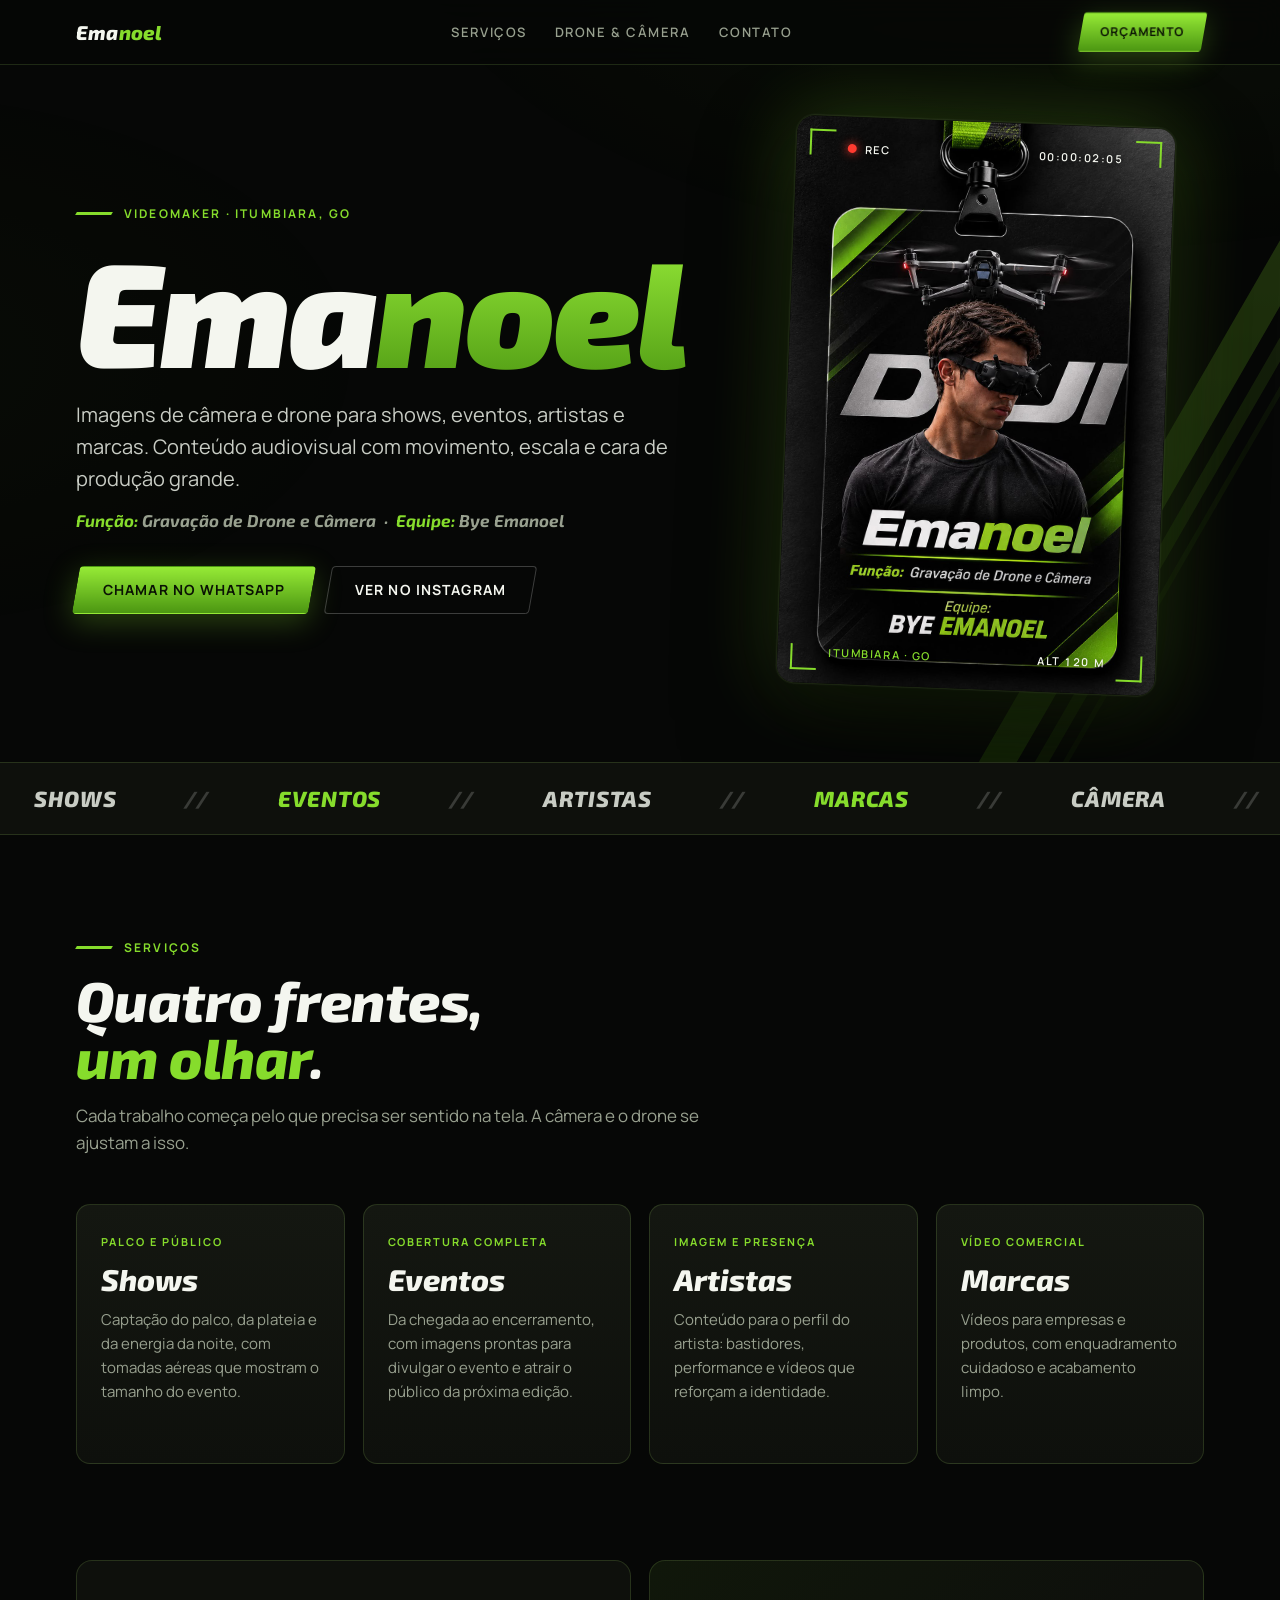
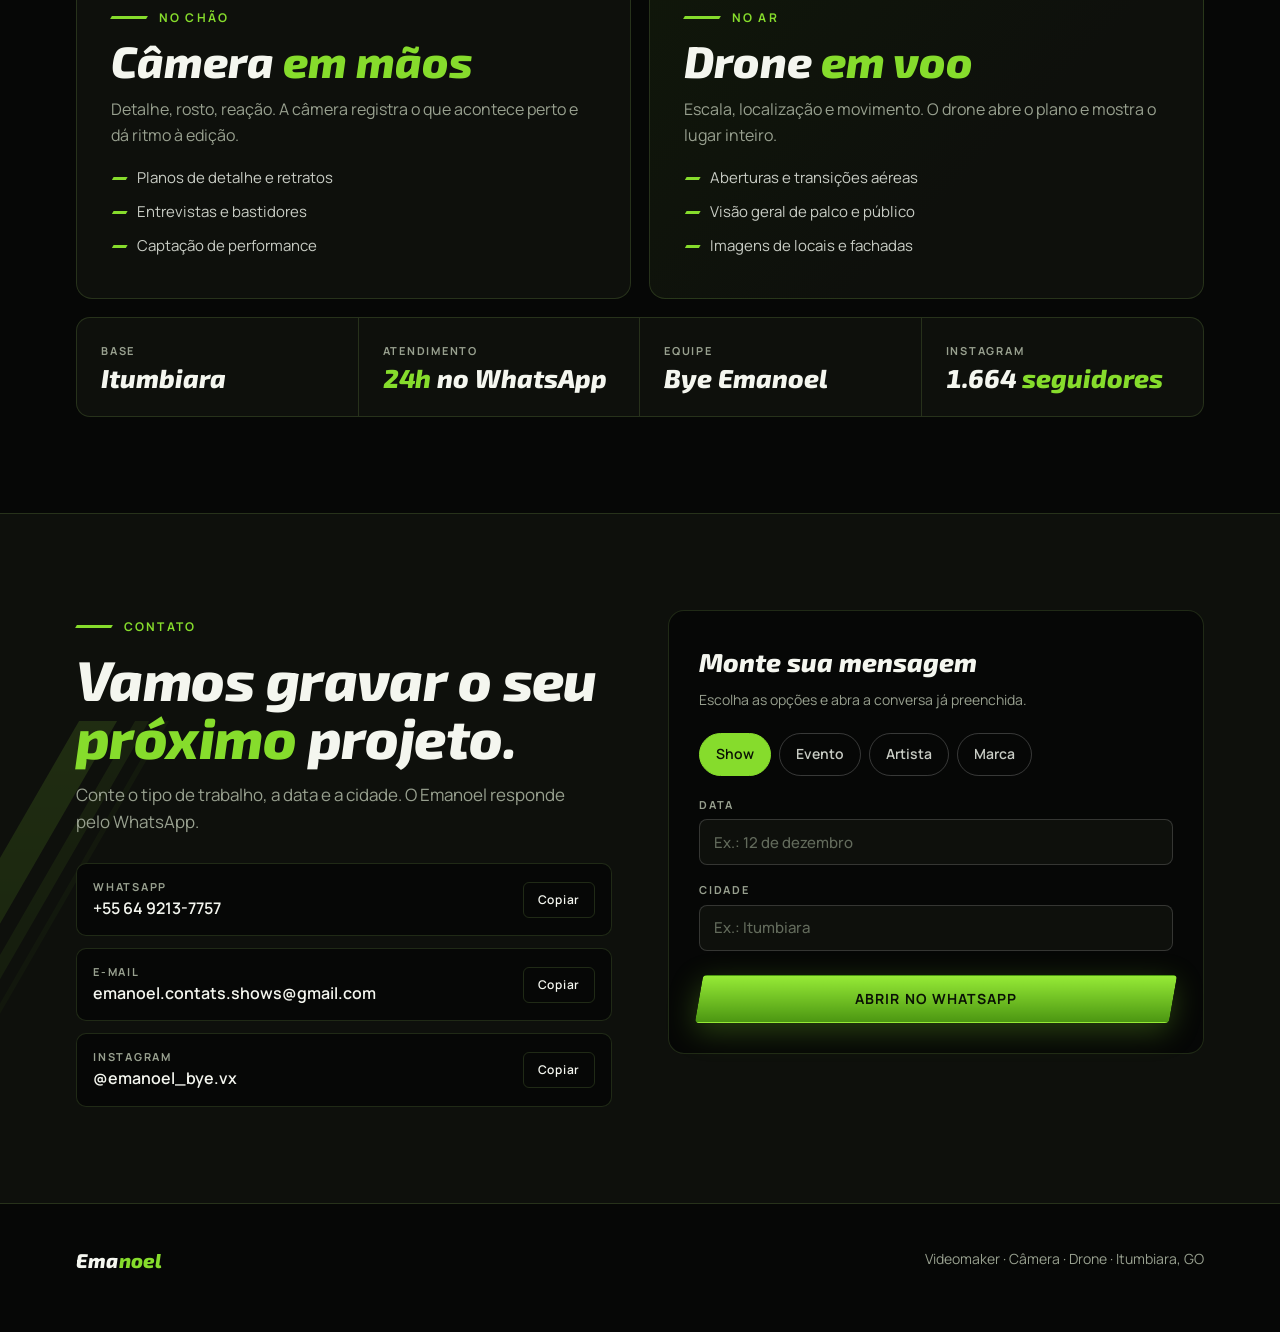
==== index.html @ 5bd47458 "Add files via upload" ====
<!doctype html>
<html lang="pt-BR">
<head>
<meta charset="utf-8">
<meta name="viewport" content="width=device-width, initial-scale=1, viewport-fit=cover">
<title>Emanoel Videomaker</title>
<meta name="claude:viewport-fit-sides" content="cover">
<link rel="preconnect" href="https://fonts.googleapis.com">
<link rel="preconnect" href="https://fonts.gstatic.com" crossorigin>
<link rel="stylesheet" href="https://fonts.googleapis.com/css2?family=Exo+2:ital,wght@0,500;0,700;1,700;1,800;1,900&family=Manrope:wght@400;500;600;700&display=swap">
<style>
/* Layout: dark stage, diagonal lime slashes borrowed from the badge, hero with a framed badge photo under a drone-HUD overlay. */
:root {
  --bg: #060706;
  --surface: #0e100c;
  --surface-2: #141711;
  --line: rgba(190, 255, 120, .14);
  --fg: #f4f6ef;
  --muted: #98a08f;
  --lime: #86dc2c;
  --lime-deep: #4c9712;
  --lime-glow: rgba(134, 220, 44, .28);
  --silver: #c8ccc4;
  --ink-on-lime: #0a1204;
  --font-display: "Exo 2", "Arial Black", system-ui, sans-serif;
  --font-body: "Manrope", system-ui, -apple-system, "Segoe UI", sans-serif;
  color-scheme: dark;
}
* { box-sizing: border-box; }
html { scroll-behavior: smooth; overflow-x: hidden; -webkit-text-size-adjust: 100%; }
body {
  margin: 0;
  background: var(--bg);
  color: var(--fg);
  font-family: var(--font-body);
  font-size: 16px;
  line-height: 1.6;
  -webkit-font-smoothing: antialiased;
  overflow-x: hidden;
}
body::before {
  content: ""; position: fixed; inset: 0 0 auto; height: env(safe-area-inset-top, 0px);
  background: var(--bg); z-index: 50;
}
body::after { /* fine grain */
  content: ""; position: fixed; inset: 0; pointer-events: none; z-index: 0; opacity: .5;
  background:
    radial-gradient(1200px 600px at 85% -10%, rgba(134,220,44,.10), transparent 60%),
    radial-gradient(900px 500px at -10% 40%, rgba(134,220,44,.05), transparent 60%);
}
main, header, footer { position: relative; z-index: 1; }
a { color: inherit; }
:focus-visible { outline: 2px solid var(--lime); outline-offset: 3px; border-radius: 4px; }

.wrap {
  width: 100%; max-width: 1160px; margin-inline: auto;
  padding-left: max(16px, env(safe-area-inset-left, 0px));
  padding-right: max(16px, env(safe-area-inset-right, 0px));
}

/* ---------- Nav ---------- */
.nav {
  position: sticky; top: env(safe-area-inset-top, 0px); z-index: 40;
  background: rgba(6,7,6,.78); backdrop-filter: blur(14px); -webkit-backdrop-filter: blur(14px);
  border-bottom: 1px solid var(--line);
}
.nav .wrap { display: flex; align-items: center; justify-content: space-between; gap: 16px; height: 64px; }
.brand { font-family: var(--font-display); font-style: italic; font-weight: 800; font-size: 20px; letter-spacing: .01em; text-decoration: none; white-space: nowrap; }
.brand b { color: var(--lime); font-weight: 800; }
.nav ul { display: flex; gap: 28px; list-style: none; margin: 0; padding: 0; }
.nav ul a { text-decoration: none; font-size: 13px; font-weight: 600; letter-spacing: .12em; text-transform: uppercase; color: var(--muted); transition: color .2s; }
.nav ul a:hover { color: var(--fg); }

/* ---------- Buttons ---------- */
.btn {
  display: inline-flex; align-items: center; justify-content: center; gap: 10px;
  min-height: 48px; padding: 0 26px; border-radius: 4px; border: 1px solid transparent;
  font: 700 14px/1 var(--font-body); letter-spacing: .08em; text-transform: uppercase; text-decoration: none; cursor: pointer;
  transform: skewX(-10deg); transition: transform .2s, box-shadow .2s, background .2s;
}
.btn > span { display: inline-block; transform: skewX(10deg); }
.btn-primary { background: linear-gradient(180deg, #96ea36, var(--lime-deep)); color: var(--ink-on-lime); box-shadow: 0 8px 30px var(--lime-glow); }
.btn-primary:hover { transform: skewX(-10deg) translateY(-2px); box-shadow: 0 12px 38px var(--lime-glow); }
.btn-ghost { background: transparent; color: var(--fg); border-color: rgba(255,255,255,.22); }
.btn-ghost:hover { border-color: var(--lime); color: var(--lime); }
.btn-sm { min-height: 40px; padding: 0 18px; font-size: 12px; }

/* ---------- Hero ---------- */
.hero { position: relative; padding-block: 56px 72px; overflow: hidden; }
.hero .wrap { display: grid; grid-template-columns: minmax(0, 1.15fr) minmax(0, .85fr); gap: 56px; align-items: center; }
.eyebrow { display: inline-flex; align-items: center; gap: 12px; font-size: 12px; font-weight: 700; letter-spacing: .18em; text-transform: uppercase; color: var(--lime); }
.eyebrow::before { content: ""; width: 36px; height: 3px; background: var(--lime); transform: skewX(-30deg); }
h1 {
  font-family: var(--font-display); font-style: italic; font-weight: 900;
  font-size: clamp(64px, 12.5vw, 148px); line-height: .92; letter-spacing: -.02em;
  margin: 18px 0 22px; text-wrap: balance;
}
h1 .g { background: linear-gradient(180deg, #9cf03b, var(--lime-deep)); -webkit-background-clip: text; background-clip: text; color: transparent; }
.lead { font-size: clamp(17px, 2.2vw, 20px); color: var(--silver); max-width: 34em; margin: 0 0 12px; }
.role { font-family: var(--font-display); font-style: italic; font-weight: 700; font-size: 17px; color: var(--muted); margin: 0 0 32px; }
.role b { color: var(--lime); font-weight: 700; }
.cta-row { display: flex; flex-wrap: wrap; gap: 14px 16px; }

/* framed badge + HUD */
.frame { position: relative; width: min(100%, 380px); margin-inline: auto; justify-self: center; }
.frame .photo { position: relative; border-radius: 18px; overflow: hidden; border: 1px solid var(--line); box-shadow: 0 40px 90px rgba(0,0,0,.6), 0 0 0 1px rgba(255,255,255,.03), 0 0 80px var(--lime-glow); transform: rotate(2.2deg); background: #000; }
.frame img { display: block; width: 100%; height: auto; }
.hud { position: absolute; inset: 14px; pointer-events: none; font: 600 11px/1.2 var(--font-body); letter-spacing: .14em; text-transform: uppercase; color: var(--fg); text-shadow: 0 1px 6px rgba(0,0,0,.8); transform: rotate(2.2deg); }
.hud .c { position: absolute; width: 26px; height: 26px; border: 2px solid var(--lime); }
.hud .tl { top: 0; left: 0; border-right: 0; border-bottom: 0; }
.hud .tr { top: 0; right: 0; border-left: 0; border-bottom: 0; }
.hud .bl { bottom: 0; left: 0; border-right: 0; border-top: 0; }
.hud .br { bottom: 0; right: 0; border-left: 0; border-top: 0; }
.hud .rec { position: absolute; top: 12px; left: 38px; display: flex; align-items: center; gap: 8px; }
.hud .rec i { width: 9px; height: 9px; border-radius: 50%; background: #ff3b30; box-shadow: 0 0 10px #ff3b30; animation: blink 1.4s steps(2, jump-none) infinite; }
.hud .tc { position: absolute; top: 12px; right: 38px; font-variant-numeric: tabular-nums; }
.hud .loc { position: absolute; bottom: 12px; left: 38px; color: var(--lime); }
.hud .alt { position: absolute; bottom: 12px; right: 38px; font-variant-numeric: tabular-nums; }
@keyframes blink { 50% { opacity: .15; } }

/* diagonal slashes */
.slash { position: absolute; pointer-events: none; z-index: 0; }
.slash i { position: absolute; display: block; height: 100%; width: 38px; background: linear-gradient(180deg, #9cf03b, var(--lime-deep)); transform: skewX(-30deg); opacity: .9; }
.slash i:nth-child(2) { left: 56px; width: 14px; opacity: .55; }
.slash i:nth-child(3) { left: 84px; width: 6px; opacity: .3; }
.slash.hero-s { right: -40px; top: 0; height: 100%; width: 140px; opacity: .22; }

/* ---------- Strip ---------- */
.strip { border-block: 1px solid var(--line); background: var(--surface); overflow: hidden; }
.strip .row { display: flex; width: max-content; animation: slide 34s linear infinite; }
.strip span { font-family: var(--font-display); font-style: italic; font-weight: 800; font-size: 22px; letter-spacing: .04em; text-transform: uppercase; padding: 18px 34px; white-space: nowrap; color: var(--silver); }
.strip span:nth-child(even) { color: var(--lime); }
.strip span::after { content: "//"; margin-left: 68px; color: rgba(255,255,255,.18); }
@keyframes slide { to { transform: translateX(-50%); } }

/* ---------- Sections ---------- */
section { padding-block: 96px; }
.head { max-width: 40em; margin-bottom: 48px; }
h2 { font-family: var(--font-display); font-style: italic; font-weight: 800; font-size: clamp(34px, 5vw, 56px); line-height: 1.02; letter-spacing: -.01em; margin: 14px 0 16px; text-wrap: balance; }
h2 .g { color: var(--lime); }
.head p { color: var(--muted); font-size: 17px; margin: 0; }

.grid4 { display: grid; grid-template-columns: repeat(4, minmax(0, 1fr)); gap: 18px; }
.card {
  position: relative; display: flex; flex-direction: column; gap: 14px; min-height: 260px;
  padding: 28px 24px; background: linear-gradient(180deg, var(--surface-2), var(--surface));
  border: 1px solid var(--line); border-radius: 14px; overflow: hidden; transition: border-color .25s, transform .25s;
}
.card::after { content: ""; position: absolute; right: -30px; bottom: -30px; width: 120px; height: 120px; background: linear-gradient(135deg, transparent 50%, var(--lime-glow) 50%); opacity: 0; transition: opacity .3s; }
.card:hover { border-color: rgba(134,220,44,.55); transform: translateY(-4px); }
.card:hover::after { opacity: 1; }
.card .tag { font-size: 11px; font-weight: 700; letter-spacing: .18em; text-transform: uppercase; color: var(--lime); }
.card h3 { font-family: var(--font-display); font-style: italic; font-weight: 800; font-size: 30px; line-height: 1; margin: 0; }
.card p { margin: 0; color: var(--muted); font-size: 15px; }

/* split: ground + air */
.split { display: grid; grid-template-columns: repeat(2, minmax(0, 1fr)); gap: 18px; }
.panel { position: relative; padding: 40px 34px; border-radius: 16px; border: 1px solid var(--line); background: var(--surface); overflow: hidden; }
.panel.air { background: linear-gradient(135deg, #10170a, var(--surface) 60%); }
.panel h3 { font-family: var(--font-display); font-style: italic; font-weight: 800; font-size: clamp(30px, 4vw, 44px); margin: 12px 0 14px; line-height: 1; }
.panel h3 b { color: var(--lime); font-weight: 800; }
.panel p { color: var(--muted); margin: 0 0 18px; max-width: 30em; }
.panel ul { margin: 0; padding: 0; list-style: none; display: grid; gap: 10px; }
.panel li { display: flex; gap: 12px; align-items: baseline; font-size: 15px; color: var(--silver); }
.panel li::before { content: ""; flex: none; width: 14px; height: 3px; background: var(--lime); transform: skewX(-30deg) translateY(-3px); }

/* facts */
.facts { display: grid; grid-template-columns: repeat(4, minmax(0, 1fr)); border: 1px solid var(--line); border-radius: 14px; background: var(--surface); overflow: hidden; margin-top: 18px; }
.fact { padding: 24px; display: grid; gap: 4px; border-right: 1px solid var(--line); }
.fact:last-child { border-right: 0; }
.fact small { font-size: 11px; font-weight: 700; letter-spacing: .16em; text-transform: uppercase; color: var(--muted); }
.fact strong { font-family: var(--font-display); font-style: italic; font-weight: 800; font-size: 26px; line-height: 1.1; font-variant-numeric: tabular-nums; }
.fact strong em { font-style: inherit; color: var(--lime); }

/* ---------- Contact ---------- */
.contact { position: relative; overflow: hidden; border-block: 1px solid var(--line); background: var(--surface); }
.contact .wrap { display: grid; grid-template-columns: minmax(0, 1fr) minmax(0, 1fr); gap: 56px; align-items: start; position: relative; z-index: 1; }
.slash.contact-s { left: -60px; bottom: 0; height: 70%; width: 140px; opacity: .14; }
.lines { display: grid; gap: 12px; margin-top: 28px; }
.line { display: flex; align-items: center; justify-content: space-between; gap: 12px; padding: 14px 16px; border: 1px solid var(--line); border-radius: 10px; background: var(--bg); }
.line div { min-width: 0; }
.line small { display: block; font-size: 11px; font-weight: 700; letter-spacing: .16em; text-transform: uppercase; color: var(--muted); }
.line span { display: block; font-weight: 600; overflow-wrap: anywhere; user-select: all; }
.copy { flex: none; min-height: 36px; padding: 0 14px; border-radius: 6px; border: 1px solid var(--line); background: transparent; color: var(--fg); font: 600 12px/1 var(--font-body); letter-spacing: .06em; cursor: pointer; transition: border-color .2s, color .2s; }
.copy:hover { border-color: var(--lime); color: var(--lime); }
.builder { padding: 30px; border: 1px solid var(--line); border-radius: 16px; background: var(--bg); }
.builder h3 { font-family: var(--font-display); font-style: italic; font-weight: 800; font-size: 26px; margin: 0 0 6px; }
.builder > p { margin: 0 0 22px; color: var(--muted); font-size: 14px; }
.chips { display: flex; flex-wrap: wrap; gap: 8px; margin-bottom: 20px; }
.chips label { position: relative; cursor: pointer; }
.chips input { position: absolute; opacity: 0; inset: 0; }
.chips span { display: inline-block; padding: 9px 16px; border-radius: 999px; border: 1px solid rgba(255,255,255,.2); font-size: 14px; font-weight: 600; color: var(--silver); transition: all .2s; }
.chips input:checked + span { background: var(--lime); border-color: var(--lime); color: var(--ink-on-lime); }
.chips input:focus-visible + span { outline: 2px solid var(--lime); outline-offset: 3px; }
.field { display: grid; gap: 6px; margin-bottom: 16px; }
.field label { font-size: 11px; font-weight: 700; letter-spacing: .16em; text-transform: uppercase; color: var(--muted); }
.field input { width: 100%; min-height: 46px; padding: 0 14px; border-radius: 8px; border: 1px solid rgba(255,255,255,.16); background: var(--surface); color: var(--fg); font: 500 15px var(--font-body); }
.field input::placeholder { color: #626a5b; }
.field input:focus { outline: none; border-color: var(--lime); box-shadow: 0 0 0 3px var(--lime-glow); }
.builder .btn { width: 100%; margin-top: 8px; }

/* ---------- Footer ---------- */
footer { padding-block: 40px 56px; }
footer .wrap { display: flex; flex-wrap: wrap; align-items: center; justify-content: space-between; gap: 16px; color: var(--muted); font-size: 14px; }
footer .brand { color: var(--fg); }

/* ---------- Responsive ---------- */
@media (max-width: 980px) {
  .grid4 { grid-template-columns: repeat(2, minmax(0, 1fr)); }
  .facts { grid-template-columns: repeat(2, minmax(0, 1fr)); }
  .fact:nth-child(2) { border-right: 0; }
  .fact:nth-child(-n+2) { border-bottom: 1px solid var(--line); }
}
@media (max-width: 820px) {
  .hero { padding-block: 36px 56px; }
  .hero .wrap, .contact .wrap, .split { grid-template-columns: minmax(0, 1fr); }
  .hero .wrap { gap: 44px; }
  .contact .wrap { gap: 40px; }
  .nav ul { display: none; }
  section { padding-block: 64px; }
  .frame { width: min(86%, 340px); }
}
@media (max-width: 520px) {
  .grid4 { grid-template-columns: minmax(0, 1fr); }
  .card { min-height: 0; }
  .panel { padding: 30px 22px; }
  .builder { padding: 22px 18px; }
  .btn { width: 100%; }
  .cta-row .btn { width: 100%; }
  .nav .btn { width: auto; }
}
@media (prefers-reduced-motion: reduce) {
  html { scroll-behavior: auto; }
  .strip .row, .hud .rec i { animation: none; }
  .card, .btn { transition: none; }
}
</style>
</head>
<body>

<header class="nav">
  <div class="wrap">
    <a class="brand" href="#topo">Ema<b>noel</b></a>
    <nav aria-label="Principal">
      <ul>
        <li><a href="#servicos">Serviços</a></li>
        <li><a href="#drone">Drone &amp; Câmera</a></li>
        <li><a href="#contato">Contato</a></li>
      </ul>
    </nav>
    <a class="btn btn-primary btn-sm" href="#contato"><span>Orçamento</span></a>
  </div>
</header>

<main id="topo">
  <div class="hero">
    <div class="slash hero-s" aria-hidden="true"><i></i><i></i><i></i></div>
    <div class="wrap">
      <div>
        <span class="eyebrow">Videomaker · Itumbiara, GO</span>
        <h1>Ema<span class="g">noel</span></h1>
        <p class="lead">Imagens de câmera e drone para shows, eventos, artistas e marcas. Conteúdo audiovisual com movimento, escala e cara de produção grande.</p>
        <p class="role"><b>Função:</b> Gravação de Drone e Câmera &nbsp;·&nbsp; <b>Equipe:</b> Bye Emanoel</p>
        <div class="cta-row">
          <a class="btn btn-primary" href="https://wa.me/556492137757" target="_blank" rel="noopener"><span>Chamar no WhatsApp</span></a>
          <a class="btn btn-ghost" href="https://www.instagram.com/emanoel_bye.vx" target="_blank" rel="noopener"><span>Ver no Instagram</span></a>
        </div>
      </div>
      <div class="frame">
        <div class="photo"><img src="cracha.jpg" alt="Crachá da equipe Bye Emanoel: Emanoel usando óculos FPV, com um drone DJI acima" width="1024" height="1536"></div>
        <div class="hud" aria-hidden="true">
          <i class="c tl"></i><i class="c tr"></i><i class="c bl"></i><i class="c br"></i>
          <div class="rec"><i></i>REC</div>
          <div class="tc" id="tc">00:00:00:00</div>
          <div class="loc">Itumbiara · GO</div>
          <div class="alt">ALT 120 M</div>
        </div>
      </div>
    </div>
  </div>

  <div class="strip" aria-hidden="true">
    <div class="row" id="marquee"></div>
  </div>

  <section id="servicos">
    <div class="wrap">
      <div class="head">
        <span class="eyebrow">Serviços</span>
        <h2>Quatro frentes, <span class="g">um olhar</span>.</h2>
        <p>Cada trabalho começa pelo que precisa ser sentido na tela. A câmera e o drone se ajustam a isso.</p>
      </div>
      <div class="grid4">
        <article class="card">
          <span class="tag">Palco e público</span>
          <h3>Shows</h3>
          <p>Captação do palco, da plateia e da energia da noite, com tomadas aéreas que mostram o tamanho do evento.</p>
        </article>
        <article class="card">
          <span class="tag">Cobertura completa</span>
          <h3>Eventos</h3>
          <p>Da chegada ao encerramento, com imagens prontas para divulgar o evento e atrair o público da próxima edição.</p>
        </article>
        <article class="card">
          <span class="tag">Imagem e presença</span>
          <h3>Artistas</h3>
          <p>Conteúdo para o perfil do artista: bastidores, performance e vídeos que reforçam a identidade.</p>
        </article>
        <article class="card">
          <span class="tag">Vídeo comercial</span>
          <h3>Marcas</h3>
          <p>Vídeos para empresas e produtos, com enquadramento cuidadoso e acabamento limpo.</p>
        </article>
      </div>
    </div>
  </section>

  <section id="drone" style="padding-top:0">
    <div class="wrap">
      <div class="split">
        <div class="panel">
          <span class="eyebrow">No chão</span>
          <h3>Câmera <b>em mãos</b></h3>
          <p>Detalhe, rosto, reação. A câmera registra o que acontece perto e dá ritmo à edição.</p>
          <ul>
            <li>Planos de detalhe e retratos</li>
            <li>Entrevistas e bastidores</li>
            <li>Captação de performance</li>
          </ul>
        </div>
        <div class="panel air">
          <span class="eyebrow">No ar</span>
          <h3>Drone <b>em voo</b></h3>
          <p>Escala, localização e movimento. O drone abre o plano e mostra o lugar inteiro.</p>
          <ul>
            <li>Aberturas e transições aéreas</li>
            <li>Visão geral de palco e público</li>
            <li>Imagens de locais e fachadas</li>
          </ul>
        </div>
      </div>
      <div class="facts">
        <div class="fact"><small>Base</small><strong>Itumbiara</strong></div>
        <div class="fact"><small>Atendimento</small><strong><em>24h</em> no WhatsApp</strong></div>
        <div class="fact"><small>Equipe</small><strong>Bye Emanoel</strong></div>
        <div class="fact"><small>Instagram</small><strong>1.664 <em>seguidores</em></strong></div>
      </div>
    </div>
  </section>

  <section class="contact" id="contato">
    <div class="slash contact-s" aria-hidden="true"><i></i><i></i><i></i></div>
    <div class="wrap">
      <div>
        <span class="eyebrow">Contato</span>
        <h2>Vamos gravar o seu <span class="g">próximo</span> projeto.</h2>
        <p style="color:var(--muted);font-size:17px;margin:0;max-width:30em">Conte o tipo de trabalho, a data e a cidade. O Emanoel responde pelo WhatsApp.</p>
        <div class="lines">
          <div class="line"><div><small>WhatsApp</small><span>+55 64 9213-7757</span></div><button class="copy" type="button" data-copy="+55 64 9213-7757">Copiar</button></div>
          <div class="line"><div><small>E-mail</small><span>emanoel.contats.shows@gmail.com</span></div><button class="copy" type="button" data-copy="emanoel.contats.shows@gmail.com">Copiar</button></div>
          <div class="line"><div><small>Instagram</small><span>@emanoel_bye.vx</span></div><button class="copy" type="button" data-copy="@emanoel_bye.vx">Copiar</button></div>
        </div>
      </div>
      <form class="builder" id="brief" autocomplete="off">
        <h3>Monte sua mensagem</h3>
        <p>Escolha as opções e abra a conversa já preenchida.</p>
        <div class="chips" role="group" aria-label="Tipo de trabalho">
          <label><input type="radio" name="tipo" value="show" checked><span>Show</span></label>
          <label><input type="radio" name="tipo" value="evento"><span>Evento</span></label>
          <label><input type="radio" name="tipo" value="artista"><span>Artista</span></label>
          <label><input type="radio" name="tipo" value="marca"><span>Marca</span></label>
        </div>
        <div class="field"><label for="data">Data</label><input id="data" type="text" placeholder="Ex.: 12 de dezembro"></div>
        <div class="field"><label for="cidade">Cidade</label><input id="cidade" type="text" placeholder="Ex.: Itumbiara"></div>
        <a class="btn btn-primary" id="send" href="https://wa.me/556492137757" target="_blank" rel="noopener"><span>Abrir no WhatsApp</span></a>
      </form>
    </div>
  </section>
</main>

<footer>
  <div class="wrap">
    <a class="brand" href="#topo">Ema<b>noel</b></a>
    <span>Videomaker · Câmera · Drone · Itumbiara, GO</span>
  </div>
</footer>

<script>
(function () {
  var words = ["Shows", "Eventos", "Artistas", "Marcas", "Câmera", "Drone", "Conteúdo audiovisual"];
  var m = document.getElementById("marquee");
  var html = words.map(function (w) { return "<span>" + w + "</span>"; }).join("");
  m.innerHTML = html + html;

  var tc = document.getElementById("tc");
  var t0 = Date.now();
  function pad(n) { return String(n).padStart(2, "0"); }
  function tick() {
    var s = (Date.now() - t0) / 1000;
    var f = Math.floor((s % 1) * 24);
    tc.textContent = pad(Math.floor(s / 3600)) + ":" + pad(Math.floor(s / 60) % 60) + ":" + pad(Math.floor(s) % 60) + ":" + pad(f);
  }
  if (!window.matchMedia("(prefers-reduced-motion: reduce)").matches) setInterval(tick, 42);

  var base = "https://wa.me/556492137757";
  var send = document.getElementById("send");
  var form = document.getElementById("brief");
  function update() {
    var tipo = form.querySelector("input[name=tipo]:checked").value;
    var data = document.getElementById("data").value.trim();
    var cidade = document.getElementById("cidade").value.trim();
    var txt = "Olá, Emanoel! Quero um orçamento de vídeo para " + tipo;
    if (data) txt += " no dia " + data;
    if (cidade) txt += ", em " + cidade;
    txt += ".";
    send.href = base + "?text=" + encodeURIComponent(txt);
  }
  form.addEventListener("input", update);
  form.addEventListener("submit", function (e) { e.preventDefault(); });
  update();

  document.querySelectorAll(".copy").forEach(function (b) {
    b.addEventListener("click", function () {
      var v = b.getAttribute("data-copy");
      var ok = function () { b.textContent = "Copiado"; setTimeout(function () { b.textContent = "Copiar"; }, 1600); };
      var fallback = function () {
        var r = document.createRange(); r.selectNodeContents(b.previousElementSibling.querySelector("span"));
        var s = window.getSelection(); s.removeAllRanges(); s.addRange(r);
        b.textContent = "Selecionado"; setTimeout(function () { b.textContent = "Copiar"; }, 1600);
      };
      try { navigator.clipboard.writeText(v).then(ok, fallback); } catch (e) { fallback(); }
    });
  });
})();
</script>

</body>
</html>
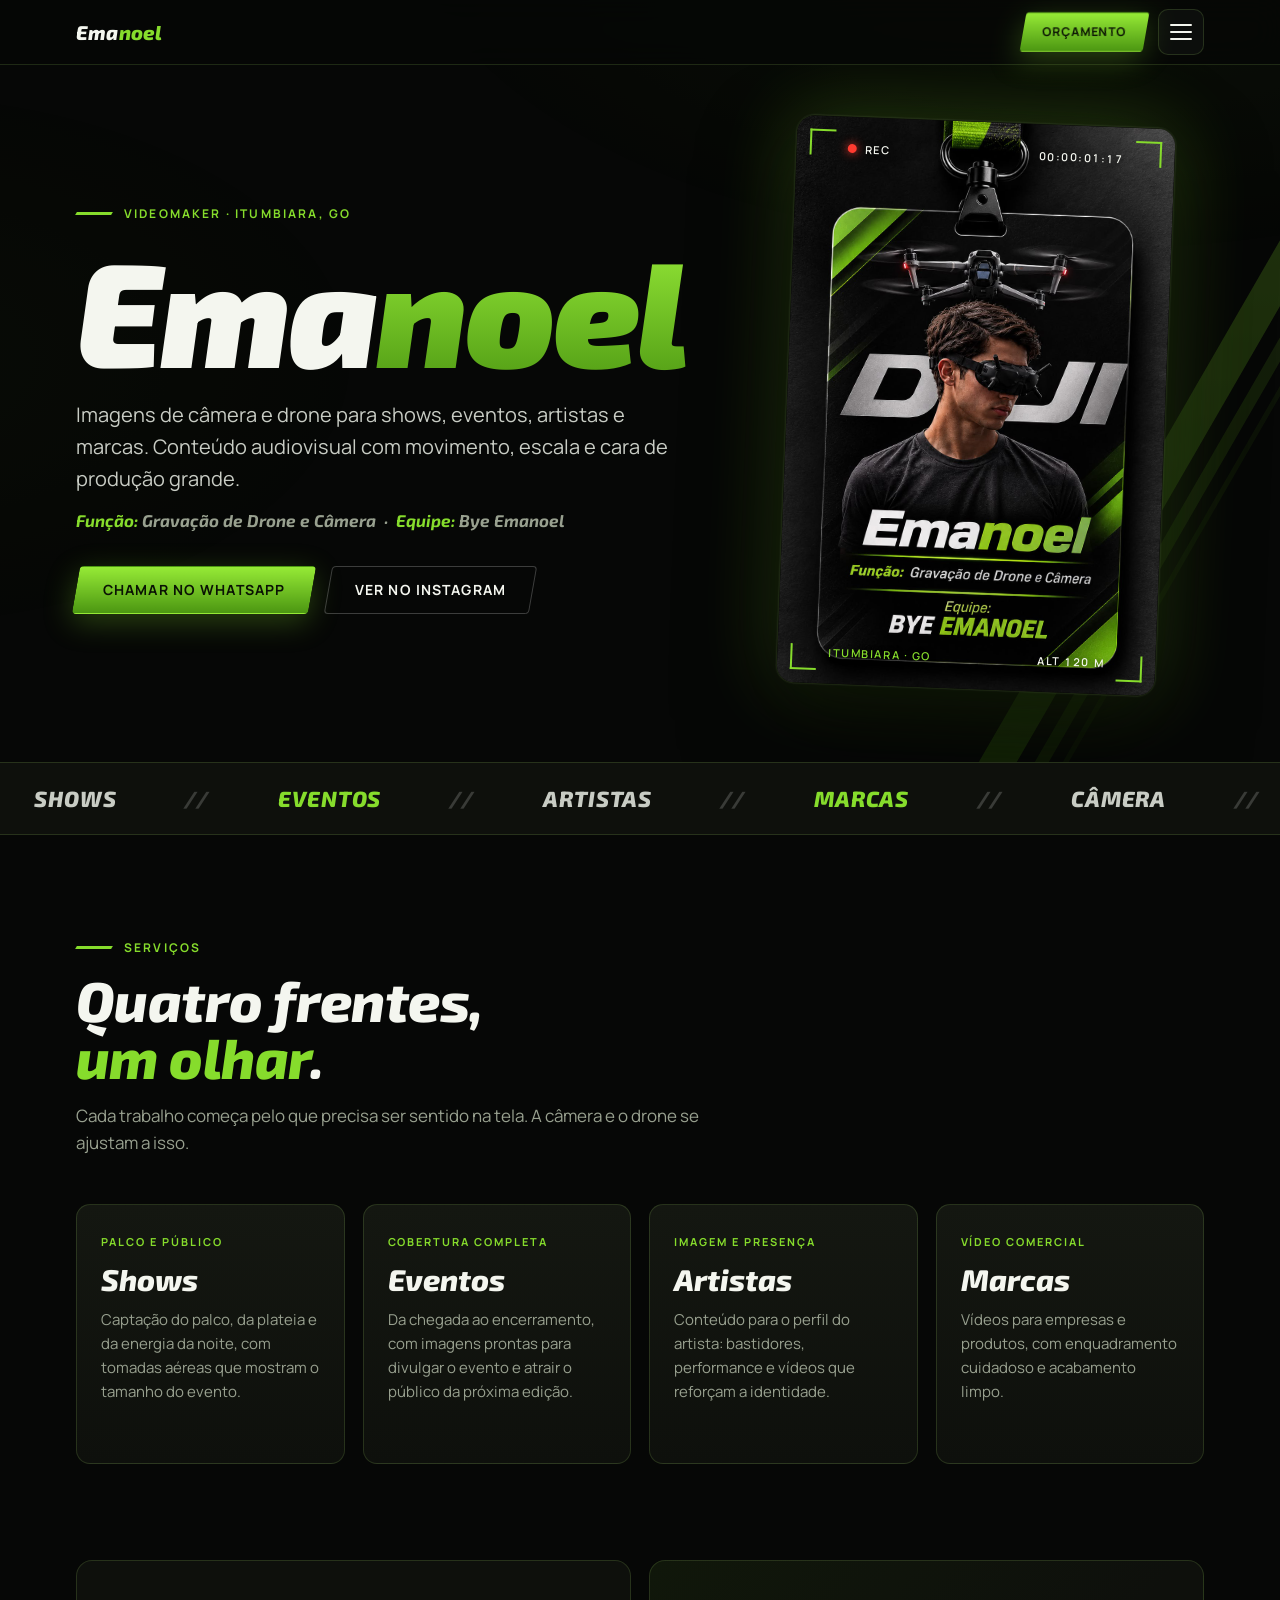
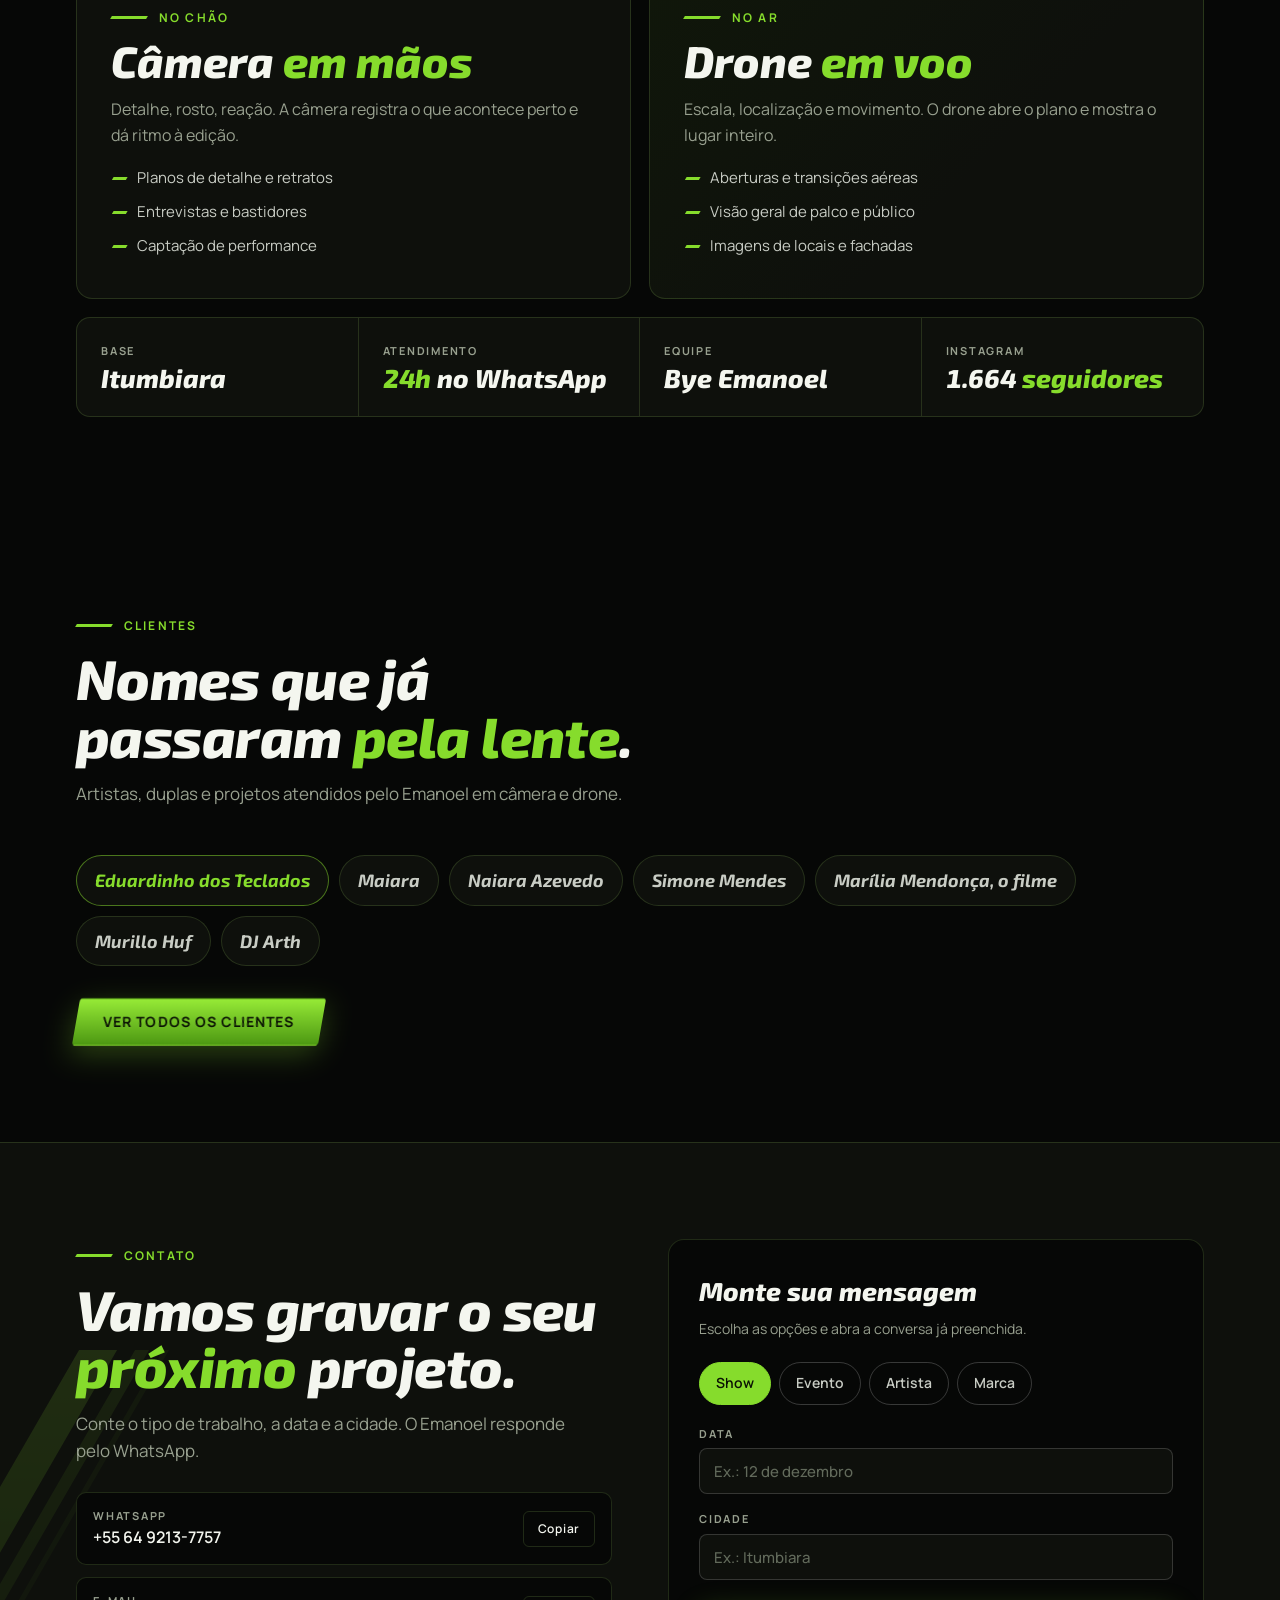
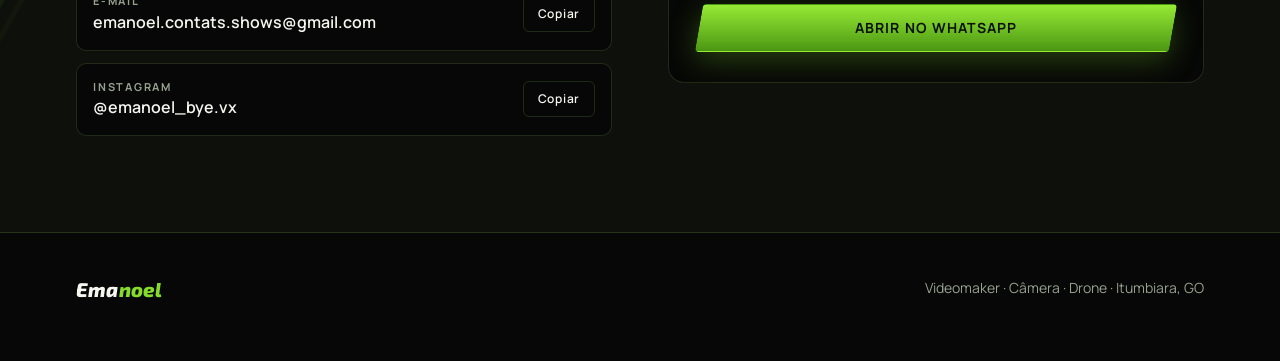
==== commit 153d2204: "Add files via upload" ====
--- a/index.html
+++ b/index.html
@@ -8,249 +8,26 @@
 <link rel="preconnect" href="https://fonts.googleapis.com">
 <link rel="preconnect" href="https://fonts.gstatic.com" crossorigin>
 <link rel="stylesheet" href="https://fonts.googleapis.com/css2?family=Exo+2:ital,wght@0,500;0,700;1,700;1,800;1,900&family=Manrope:wght@400;500;600;700&display=swap">
-<style>
-/* Layout: dark stage, diagonal lime slashes borrowed from the badge, hero with a framed badge photo under a drone-HUD overlay. */
-:root {
-  --bg: #060706;
-  --surface: #0e100c;
-  --surface-2: #141711;
-  --line: rgba(190, 255, 120, .14);
-  --fg: #f4f6ef;
-  --muted: #98a08f;
-  --lime: #86dc2c;
-  --lime-deep: #4c9712;
-  --lime-glow: rgba(134, 220, 44, .28);
-  --silver: #c8ccc4;
-  --ink-on-lime: #0a1204;
-  --font-display: "Exo 2", "Arial Black", system-ui, sans-serif;
-  --font-body: "Manrope", system-ui, -apple-system, "Segoe UI", sans-serif;
-  color-scheme: dark;
-}
-* { box-sizing: border-box; }
-html { scroll-behavior: smooth; overflow-x: hidden; -webkit-text-size-adjust: 100%; }
-body {
-  margin: 0;
-  background: var(--bg);
-  color: var(--fg);
-  font-family: var(--font-body);
-  font-size: 16px;
-  line-height: 1.6;
-  -webkit-font-smoothing: antialiased;
-  overflow-x: hidden;
-}
-body::before {
-  content: ""; position: fixed; inset: 0 0 auto; height: env(safe-area-inset-top, 0px);
-  background: var(--bg); z-index: 50;
-}
-body::after { /* fine grain */
-  content: ""; position: fixed; inset: 0; pointer-events: none; z-index: 0; opacity: .5;
-  background:
-    radial-gradient(1200px 600px at 85% -10%, rgba(134,220,44,.10), transparent 60%),
-    radial-gradient(900px 500px at -10% 40%, rgba(134,220,44,.05), transparent 60%);
-}
-main, header, footer { position: relative; z-index: 1; }
-a { color: inherit; }
-:focus-visible { outline: 2px solid var(--lime); outline-offset: 3px; border-radius: 4px; }
-
-.wrap {
-  width: 100%; max-width: 1160px; margin-inline: auto;
-  padding-left: max(16px, env(safe-area-inset-left, 0px));
-  padding-right: max(16px, env(safe-area-inset-right, 0px));
-}
-
-/* ---------- Nav ---------- */
-.nav {
-  position: sticky; top: env(safe-area-inset-top, 0px); z-index: 40;
-  background: rgba(6,7,6,.78); backdrop-filter: blur(14px); -webkit-backdrop-filter: blur(14px);
-  border-bottom: 1px solid var(--line);
-}
-.nav .wrap { display: flex; align-items: center; justify-content: space-between; gap: 16px; height: 64px; }
-.brand { font-family: var(--font-display); font-style: italic; font-weight: 800; font-size: 20px; letter-spacing: .01em; text-decoration: none; white-space: nowrap; }
-.brand b { color: var(--lime); font-weight: 800; }
-.nav ul { display: flex; gap: 28px; list-style: none; margin: 0; padding: 0; }
-.nav ul a { text-decoration: none; font-size: 13px; font-weight: 600; letter-spacing: .12em; text-transform: uppercase; color: var(--muted); transition: color .2s; }
-.nav ul a:hover { color: var(--fg); }
-
-/* ---------- Buttons ---------- */
-.btn {
-  display: inline-flex; align-items: center; justify-content: center; gap: 10px;
-  min-height: 48px; padding: 0 26px; border-radius: 4px; border: 1px solid transparent;
-  font: 700 14px/1 var(--font-body); letter-spacing: .08em; text-transform: uppercase; text-decoration: none; cursor: pointer;
-  transform: skewX(-10deg); transition: transform .2s, box-shadow .2s, background .2s;
-}
-.btn > span { display: inline-block; transform: skewX(10deg); }
-.btn-primary { background: linear-gradient(180deg, #96ea36, var(--lime-deep)); color: var(--ink-on-lime); box-shadow: 0 8px 30px var(--lime-glow); }
-.btn-primary:hover { transform: skewX(-10deg) translateY(-2px); box-shadow: 0 12px 38px var(--lime-glow); }
-.btn-ghost { background: transparent; color: var(--fg); border-color: rgba(255,255,255,.22); }
-.btn-ghost:hover { border-color: var(--lime); color: var(--lime); }
-.btn-sm { min-height: 40px; padding: 0 18px; font-size: 12px; }
-
-/* ---------- Hero ---------- */
-.hero { position: relative; padding-block: 56px 72px; overflow: hidden; }
-.hero .wrap { display: grid; grid-template-columns: minmax(0, 1.15fr) minmax(0, .85fr); gap: 56px; align-items: center; }
-.eyebrow { display: inline-flex; align-items: center; gap: 12px; font-size: 12px; font-weight: 700; letter-spacing: .18em; text-transform: uppercase; color: var(--lime); }
-.eyebrow::before { content: ""; width: 36px; height: 3px; background: var(--lime); transform: skewX(-30deg); }
-h1 {
-  font-family: var(--font-display); font-style: italic; font-weight: 900;
-  font-size: clamp(64px, 12.5vw, 148px); line-height: .92; letter-spacing: -.02em;
-  margin: 18px 0 22px; text-wrap: balance;
-}
-h1 .g { background: linear-gradient(180deg, #9cf03b, var(--lime-deep)); -webkit-background-clip: text; background-clip: text; color: transparent; }
-.lead { font-size: clamp(17px, 2.2vw, 20px); color: var(--silver); max-width: 34em; margin: 0 0 12px; }
-.role { font-family: var(--font-display); font-style: italic; font-weight: 700; font-size: 17px; color: var(--muted); margin: 0 0 32px; }
-.role b { color: var(--lime); font-weight: 700; }
-.cta-row { display: flex; flex-wrap: wrap; gap: 14px 16px; }
-
-/* framed badge + HUD */
-.frame { position: relative; width: min(100%, 380px); margin-inline: auto; justify-self: center; }
-.frame .photo { position: relative; border-radius: 18px; overflow: hidden; border: 1px solid var(--line); box-shadow: 0 40px 90px rgba(0,0,0,.6), 0 0 0 1px rgba(255,255,255,.03), 0 0 80px var(--lime-glow); transform: rotate(2.2deg); background: #000; }
-.frame img { display: block; width: 100%; height: auto; }
-.hud { position: absolute; inset: 14px; pointer-events: none; font: 600 11px/1.2 var(--font-body); letter-spacing: .14em; text-transform: uppercase; color: var(--fg); text-shadow: 0 1px 6px rgba(0,0,0,.8); transform: rotate(2.2deg); }
-.hud .c { position: absolute; width: 26px; height: 26px; border: 2px solid var(--lime); }
-.hud .tl { top: 0; left: 0; border-right: 0; border-bottom: 0; }
-.hud .tr { top: 0; right: 0; border-left: 0; border-bottom: 0; }
-.hud .bl { bottom: 0; left: 0; border-right: 0; border-top: 0; }
-.hud .br { bottom: 0; right: 0; border-left: 0; border-top: 0; }
-.hud .rec { position: absolute; top: 12px; left: 38px; display: flex; align-items: center; gap: 8px; }
-.hud .rec i { width: 9px; height: 9px; border-radius: 50%; background: #ff3b30; box-shadow: 0 0 10px #ff3b30; animation: blink 1.4s steps(2, jump-none) infinite; }
-.hud .tc { position: absolute; top: 12px; right: 38px; font-variant-numeric: tabular-nums; }
-.hud .loc { position: absolute; bottom: 12px; left: 38px; color: var(--lime); }
-.hud .alt { position: absolute; bottom: 12px; right: 38px; font-variant-numeric: tabular-nums; }
-@keyframes blink { 50% { opacity: .15; } }
-
-/* diagonal slashes */
-.slash { position: absolute; pointer-events: none; z-index: 0; }
-.slash i { position: absolute; display: block; height: 100%; width: 38px; background: linear-gradient(180deg, #9cf03b, var(--lime-deep)); transform: skewX(-30deg); opacity: .9; }
-.slash i:nth-child(2) { left: 56px; width: 14px; opacity: .55; }
-.slash i:nth-child(3) { left: 84px; width: 6px; opacity: .3; }
-.slash.hero-s { right: -40px; top: 0; height: 100%; width: 140px; opacity: .22; }
-
-/* ---------- Strip ---------- */
-.strip { border-block: 1px solid var(--line); background: var(--surface); overflow: hidden; }
-.strip .row { display: flex; width: max-content; animation: slide 34s linear infinite; }
-.strip span { font-family: var(--font-display); font-style: italic; font-weight: 800; font-size: 22px; letter-spacing: .04em; text-transform: uppercase; padding: 18px 34px; white-space: nowrap; color: var(--silver); }
-.strip span:nth-child(even) { color: var(--lime); }
-.strip span::after { content: "//"; margin-left: 68px; color: rgba(255,255,255,.18); }
-@keyframes slide { to { transform: translateX(-50%); } }
-
-/* ---------- Sections ---------- */
-section { padding-block: 96px; }
-.head { max-width: 40em; margin-bottom: 48px; }
-h2 { font-family: var(--font-display); font-style: italic; font-weight: 800; font-size: clamp(34px, 5vw, 56px); line-height: 1.02; letter-spacing: -.01em; margin: 14px 0 16px; text-wrap: balance; }
-h2 .g { color: var(--lime); }
-.head p { color: var(--muted); font-size: 17px; margin: 0; }
-
-.grid4 { display: grid; grid-template-columns: repeat(4, minmax(0, 1fr)); gap: 18px; }
-.card {
-  position: relative; display: flex; flex-direction: column; gap: 14px; min-height: 260px;
-  padding: 28px 24px; background: linear-gradient(180deg, var(--surface-2), var(--surface));
-  border: 1px solid var(--line); border-radius: 14px; overflow: hidden; transition: border-color .25s, transform .25s;
-}
-.card::after { content: ""; position: absolute; right: -30px; bottom: -30px; width: 120px; height: 120px; background: linear-gradient(135deg, transparent 50%, var(--lime-glow) 50%); opacity: 0; transition: opacity .3s; }
-.card:hover { border-color: rgba(134,220,44,.55); transform: translateY(-4px); }
-.card:hover::after { opacity: 1; }
-.card .tag { font-size: 11px; font-weight: 700; letter-spacing: .18em; text-transform: uppercase; color: var(--lime); }
-.card h3 { font-family: var(--font-display); font-style: italic; font-weight: 800; font-size: 30px; line-height: 1; margin: 0; }
-.card p { margin: 0; color: var(--muted); font-size: 15px; }
-
-/* split: ground + air */
-.split { display: grid; grid-template-columns: repeat(2, minmax(0, 1fr)); gap: 18px; }
-.panel { position: relative; padding: 40px 34px; border-radius: 16px; border: 1px solid var(--line); background: var(--surface); overflow: hidden; }
-.panel.air { background: linear-gradient(135deg, #10170a, var(--surface) 60%); }
-.panel h3 { font-family: var(--font-display); font-style: italic; font-weight: 800; font-size: clamp(30px, 4vw, 44px); margin: 12px 0 14px; line-height: 1; }
-.panel h3 b { color: var(--lime); font-weight: 800; }
-.panel p { color: var(--muted); margin: 0 0 18px; max-width: 30em; }
-.panel ul { margin: 0; padding: 0; list-style: none; display: grid; gap: 10px; }
-.panel li { display: flex; gap: 12px; align-items: baseline; font-size: 15px; color: var(--silver); }
-.panel li::before { content: ""; flex: none; width: 14px; height: 3px; background: var(--lime); transform: skewX(-30deg) translateY(-3px); }
-
-/* facts */
-.facts { display: grid; grid-template-columns: repeat(4, minmax(0, 1fr)); border: 1px solid var(--line); border-radius: 14px; background: var(--surface); overflow: hidden; margin-top: 18px; }
-.fact { padding: 24px; display: grid; gap: 4px; border-right: 1px solid var(--line); }
-.fact:last-child { border-right: 0; }
-.fact small { font-size: 11px; font-weight: 700; letter-spacing: .16em; text-transform: uppercase; color: var(--muted); }
-.fact strong { font-family: var(--font-display); font-style: italic; font-weight: 800; font-size: 26px; line-height: 1.1; font-variant-numeric: tabular-nums; }
-.fact strong em { font-style: inherit; color: var(--lime); }
-
-/* ---------- Contact ---------- */
-.contact { position: relative; overflow: hidden; border-block: 1px solid var(--line); background: var(--surface); }
-.contact .wrap { display: grid; grid-template-columns: minmax(0, 1fr) minmax(0, 1fr); gap: 56px; align-items: start; position: relative; z-index: 1; }
-.slash.contact-s { left: -60px; bottom: 0; height: 70%; width: 140px; opacity: .14; }
-.lines { display: grid; gap: 12px; margin-top: 28px; }
-.line { display: flex; align-items: center; justify-content: space-between; gap: 12px; padding: 14px 16px; border: 1px solid var(--line); border-radius: 10px; background: var(--bg); }
-.line div { min-width: 0; }
-.line small { display: block; font-size: 11px; font-weight: 700; letter-spacing: .16em; text-transform: uppercase; color: var(--muted); }
-.line span { display: block; font-weight: 600; overflow-wrap: anywhere; user-select: all; }
-.copy { flex: none; min-height: 36px; padding: 0 14px; border-radius: 6px; border: 1px solid var(--line); background: transparent; color: var(--fg); font: 600 12px/1 var(--font-body); letter-spacing: .06em; cursor: pointer; transition: border-color .2s, color .2s; }
-.copy:hover { border-color: var(--lime); color: var(--lime); }
-.builder { padding: 30px; border: 1px solid var(--line); border-radius: 16px; background: var(--bg); }
-.builder h3 { font-family: var(--font-display); font-style: italic; font-weight: 800; font-size: 26px; margin: 0 0 6px; }
-.builder > p { margin: 0 0 22px; color: var(--muted); font-size: 14px; }
-.chips { display: flex; flex-wrap: wrap; gap: 8px; margin-bottom: 20px; }
-.chips label { position: relative; cursor: pointer; }
-.chips input { position: absolute; opacity: 0; inset: 0; }
-.chips span { display: inline-block; padding: 9px 16px; border-radius: 999px; border: 1px solid rgba(255,255,255,.2); font-size: 14px; font-weight: 600; color: var(--silver); transition: all .2s; }
-.chips input:checked + span { background: var(--lime); border-color: var(--lime); color: var(--ink-on-lime); }
-.chips input:focus-visible + span { outline: 2px solid var(--lime); outline-offset: 3px; }
-.field { display: grid; gap: 6px; margin-bottom: 16px; }
-.field label { font-size: 11px; font-weight: 700; letter-spacing: .16em; text-transform: uppercase; color: var(--muted); }
-.field input { width: 100%; min-height: 46px; padding: 0 14px; border-radius: 8px; border: 1px solid rgba(255,255,255,.16); background: var(--surface); color: var(--fg); font: 500 15px var(--font-body); }
-.field input::placeholder { color: #626a5b; }
-.field input:focus { outline: none; border-color: var(--lime); box-shadow: 0 0 0 3px var(--lime-glow); }
-.builder .btn { width: 100%; margin-top: 8px; }
-
-/* ---------- Footer ---------- */
-footer { padding-block: 40px 56px; }
-footer .wrap { display: flex; flex-wrap: wrap; align-items: center; justify-content: space-between; gap: 16px; color: var(--muted); font-size: 14px; }
-footer .brand { color: var(--fg); }
-
-/* ---------- Responsive ---------- */
-@media (max-width: 980px) {
-  .grid4 { grid-template-columns: repeat(2, minmax(0, 1fr)); }
-  .facts { grid-template-columns: repeat(2, minmax(0, 1fr)); }
-  .fact:nth-child(2) { border-right: 0; }
-  .fact:nth-child(-n+2) { border-bottom: 1px solid var(--line); }
-}
-@media (max-width: 820px) {
-  .hero { padding-block: 36px 56px; }
-  .hero .wrap, .contact .wrap, .split { grid-template-columns: minmax(0, 1fr); }
-  .hero .wrap { gap: 44px; }
-  .contact .wrap { gap: 40px; }
-  .nav ul { display: none; }
-  section { padding-block: 64px; }
-  .frame { width: min(86%, 340px); }
-}
-@media (max-width: 520px) {
-  .grid4 { grid-template-columns: minmax(0, 1fr); }
-  .card { min-height: 0; }
-  .panel { padding: 30px 22px; }
-  .builder { padding: 22px 18px; }
-  .btn { width: 100%; }
-  .cta-row .btn { width: 100%; }
-  .nav .btn { width: auto; }
-}
-@media (prefers-reduced-motion: reduce) {
-  html { scroll-behavior: auto; }
-  .strip .row, .hud .rec i { animation: none; }
-  .card, .btn { transition: none; }
-}
-</style>
+<link rel="stylesheet" href="style.css">
 </head>
 <body>
-
 <header class="nav">
   <div class="wrap">
     <a class="brand" href="#topo">Ema<b>noel</b></a>
-    <nav aria-label="Principal">
-      <ul>
-        <li><a href="#servicos">Serviços</a></li>
-        <li><a href="#drone">Drone &amp; Câmera</a></li>
-        <li><a href="#contato">Contato</a></li>
-      </ul>
-    </nav>
-    <a class="btn btn-primary btn-sm" href="#contato"><span>Orçamento</span></a>
+    <div class="nav-actions">
+      <a class="btn btn-primary btn-sm" href="#contato"><span>Orçamento</span></a>
+      <button class="burger" id="burger" type="button" aria-label="Abrir menu" aria-expanded="false" aria-controls="drawer"><i></i><i></i><i></i></button>
+    </div>
   </div>
 </header>
+<div class="drawer" id="drawer" aria-hidden="true">
+  <div class="scrim" data-close></div>
+  <nav aria-label="Menu">
+    <button class="x" type="button" data-close aria-label="Fechar menu">Fechar</button>
+    <a class="item" href="#topo">Início<small aria-hidden="true">→</small></a><a class="item" href="#servicos">Serviços<small aria-hidden="true">→</small></a><a class="item" href="#drone">Drone &amp; Câmera<small aria-hidden="true">→</small></a><a class="item" href="clientes.html">Clientes<small aria-hidden="true">→</small></a><a class="item" href="#contato">Contato<small aria-hidden="true">→</small></a>
+    <a class="btn btn-primary" href="https://wa.me/556492137757" target="_blank" rel="noopener"><span>Chamar no WhatsApp</span></a>
+  </nav>
+</div>
 
 <main id="topo">
   <div class="hero">
@@ -348,6 +125,20 @@
     </div>
   </section>
 
+  <section id="clientes">
+    <div class="wrap">
+      <div class="head">
+        <span class="eyebrow">Clientes</span>
+        <h2>Nomes que já passaram <span class="g">pela lente</span>.</h2>
+        <p>Artistas, duplas e projetos atendidos pelo Emanoel em câmera e drone.</p>
+      </div>
+      <ul class="names">
+        <li>Eduardinho dos Teclados</li><li>Maiara</li><li>Naiara Azevedo</li><li>Simone Mendes</li><li>Marília Mendonça, o filme</li><li>Murillo Huf</li><li>DJ Arth</li>
+      </ul>
+      <a class="btn btn-primary" href="clientes.html"><span>Ver todos os clientes</span></a>
+    </div>
+  </section>
+
   <section class="contact" id="contato">
     <div class="slash contact-s" aria-hidden="true"><i></i><i></i><i></i></div>
     <div class="wrap">
@@ -385,54 +176,6 @@
   </div>
 </footer>
 
-<script>
-(function () {
-  var words = ["Shows", "Eventos", "Artistas", "Marcas", "Câmera", "Drone", "Conteúdo audiovisual"];
-  var m = document.getElementById("marquee");
-  var html = words.map(function (w) { return "<span>" + w + "</span>"; }).join("");
-  m.innerHTML = html + html;
-
-  var tc = document.getElementById("tc");
-  var t0 = Date.now();
-  function pad(n) { return String(n).padStart(2, "0"); }
-  function tick() {
-    var s = (Date.now() - t0) / 1000;
-    var f = Math.floor((s % 1) * 24);
-    tc.textContent = pad(Math.floor(s / 3600)) + ":" + pad(Math.floor(s / 60) % 60) + ":" + pad(Math.floor(s) % 60) + ":" + pad(f);
-  }
-  if (!window.matchMedia("(prefers-reduced-motion: reduce)").matches) setInterval(tick, 42);
-
-  var base = "https://wa.me/556492137757";
-  var send = document.getElementById("send");
-  var form = document.getElementById("brief");
-  function update() {
-    var tipo = form.querySelector("input[name=tipo]:checked").value;
-    var data = document.getElementById("data").value.trim();
-    var cidade = document.getElementById("cidade").value.trim();
-    var txt = "Olá, Emanoel! Quero um orçamento de vídeo para " + tipo;
-    if (data) txt += " no dia " + data;
-    if (cidade) txt += ", em " + cidade;
-    txt += ".";
-    send.href = base + "?text=" + encodeURIComponent(txt);
-  }
-  form.addEventListener("input", update);
-  form.addEventListener("submit", function (e) { e.preventDefault(); });
-  update();
-
-  document.querySelectorAll(".copy").forEach(function (b) {
-    b.addEventListener("click", function () {
-      var v = b.getAttribute("data-copy");
-      var ok = function () { b.textContent = "Copiado"; setTimeout(function () { b.textContent = "Copiar"; }, 1600); };
-      var fallback = function () {
-        var r = document.createRange(); r.selectNodeContents(b.previousElementSibling.querySelector("span"));
-        var s = window.getSelection(); s.removeAllRanges(); s.addRange(r);
-        b.textContent = "Selecionado"; setTimeout(function () { b.textContent = "Copiar"; }, 1600);
-      };
-      try { navigator.clipboard.writeText(v).then(ok, fallback); } catch (e) { fallback(); }
-    });
-  });
-})();
-</script>
-
+<script src="app.js"></script>
 </body>
 </html>
--- a/style.css
+++ b/style.css
@@ -0,0 +1,313 @@
+/* Layout: dark stage, diagonal lime slashes borrowed from the badge, hero with a framed badge photo under a drone-HUD overlay. */
+:root {
+  --bg: #060706;
+  --surface: #0e100c;
+  --surface-2: #141711;
+  --line: rgba(190, 255, 120, .14);
+  --fg: #f4f6ef;
+  --muted: #98a08f;
+  --lime: #86dc2c;
+  --lime-deep: #4c9712;
+  --lime-glow: rgba(134, 220, 44, .28);
+  --silver: #c8ccc4;
+  --ink-on-lime: #0a1204;
+  --font-display: "Exo 2", "Arial Black", system-ui, sans-serif;
+  --font-body: "Manrope", system-ui, -apple-system, "Segoe UI", sans-serif;
+  color-scheme: dark;
+}
+* { box-sizing: border-box; }
+[hidden] { display: none !important; }
+img { max-width: 100%; }
+html { scroll-behavior: smooth; overflow-x: hidden; -webkit-text-size-adjust: 100%; }
+body {
+  margin: 0;
+  background: var(--bg);
+  color: var(--fg);
+  font-family: var(--font-body);
+  font-size: 16px;
+  line-height: 1.6;
+  -webkit-font-smoothing: antialiased;
+  overflow-x: hidden;
+}
+body::before {
+  content: ""; position: fixed; inset: 0 0 auto; height: env(safe-area-inset-top, 0px);
+  background: var(--bg); z-index: 50;
+}
+body::after { /* fine grain */
+  content: ""; position: fixed; inset: 0; pointer-events: none; z-index: 0; opacity: .5;
+  background:
+    radial-gradient(1200px 600px at 85% -10%, rgba(134,220,44,.10), transparent 60%),
+    radial-gradient(900px 500px at -10% 40%, rgba(134,220,44,.05), transparent 60%);
+}
+main, header, footer { position: relative; z-index: 1; }
+a { color: inherit; }
+:focus-visible { outline: 2px solid var(--lime); outline-offset: 3px; border-radius: 4px; }
+
+.wrap {
+  width: 100%; max-width: 1160px; margin-inline: auto;
+  padding-left: max(16px, env(safe-area-inset-left, 0px));
+  padding-right: max(16px, env(safe-area-inset-right, 0px));
+}
+
+/* ---------- Nav ---------- */
+.nav {
+  position: sticky; top: env(safe-area-inset-top, 0px); z-index: 40;
+  background: rgba(6,7,6,.78); backdrop-filter: blur(14px); -webkit-backdrop-filter: blur(14px);
+  border-bottom: 1px solid var(--line);
+}
+.nav .wrap { display: flex; align-items: center; justify-content: space-between; gap: 16px; height: 64px; }
+.brand { font-family: var(--font-display); font-style: italic; font-weight: 800; font-size: 20px; letter-spacing: .01em; text-decoration: none; white-space: nowrap; }
+.brand b { color: var(--lime); font-weight: 800; }
+
+/* ---------- Buttons ---------- */
+.btn {
+  display: inline-flex; align-items: center; justify-content: center; gap: 10px;
+  min-height: 48px; padding: 0 26px; border-radius: 4px; border: 1px solid transparent;
+  font: 700 14px/1 var(--font-body); letter-spacing: .08em; text-transform: uppercase; text-decoration: none; cursor: pointer;
+  transform: skewX(-10deg); transition: transform .2s, box-shadow .2s, background .2s;
+}
+.btn > span { display: inline-block; transform: skewX(10deg); }
+.btn-primary { background: linear-gradient(180deg, #96ea36, var(--lime-deep)); color: var(--ink-on-lime); box-shadow: 0 8px 30px var(--lime-glow); }
+.btn-primary:hover { transform: skewX(-10deg) translateY(-2px); box-shadow: 0 12px 38px var(--lime-glow); }
+.btn-ghost { background: transparent; color: var(--fg); border-color: rgba(255,255,255,.22); }
+.btn-ghost:hover { border-color: var(--lime); color: var(--lime); }
+.btn-sm { min-height: 40px; padding: 0 18px; font-size: 12px; }
+
+/* ---------- Hero ---------- */
+.hero { position: relative; padding-block: 56px 72px; overflow: hidden; }
+.hero .wrap { display: grid; grid-template-columns: minmax(0, 1.15fr) minmax(0, .85fr); gap: 56px; align-items: center; }
+.eyebrow { display: inline-flex; align-items: center; gap: 12px; font-size: 12px; font-weight: 700; letter-spacing: .18em; text-transform: uppercase; color: var(--lime); }
+.eyebrow::before { content: ""; width: 36px; height: 3px; background: var(--lime); transform: skewX(-30deg); }
+h1 {
+  font-family: var(--font-display); font-style: italic; font-weight: 900;
+  font-size: clamp(64px, 12.5vw, 148px); line-height: .92; letter-spacing: -.02em;
+  margin: 18px 0 22px; text-wrap: balance;
+}
+h1 .g { background: linear-gradient(180deg, #9cf03b, var(--lime-deep)); -webkit-background-clip: text; background-clip: text; color: transparent; }
+.lead { font-size: clamp(17px, 2.2vw, 20px); color: var(--silver); max-width: 34em; margin: 0 0 12px; }
+.role { font-family: var(--font-display); font-style: italic; font-weight: 700; font-size: 17px; color: var(--muted); margin: 0 0 32px; }
+.role b { color: var(--lime); font-weight: 700; }
+.cta-row { display: flex; flex-wrap: wrap; gap: 14px 16px; }
+
+/* framed badge + HUD */
+.frame { position: relative; width: min(100%, 380px); margin-inline: auto; justify-self: center; }
+.frame .photo { position: relative; border-radius: 18px; overflow: hidden; border: 1px solid var(--line); box-shadow: 0 40px 90px rgba(0,0,0,.6), 0 0 0 1px rgba(255,255,255,.03), 0 0 80px var(--lime-glow); transform: rotate(2.2deg); background: #000; }
+.frame img { display: block; width: 100%; height: auto; }
+.hud { position: absolute; inset: 14px; pointer-events: none; font: 600 11px/1.2 var(--font-body); letter-spacing: .14em; text-transform: uppercase; color: var(--fg); text-shadow: 0 1px 6px rgba(0,0,0,.8); transform: rotate(2.2deg); }
+.hud .c { position: absolute; width: 26px; height: 26px; border: 2px solid var(--lime); }
+.hud .tl { top: 0; left: 0; border-right: 0; border-bottom: 0; }
+.hud .tr { top: 0; right: 0; border-left: 0; border-bottom: 0; }
+.hud .bl { bottom: 0; left: 0; border-right: 0; border-top: 0; }
+.hud .br { bottom: 0; right: 0; border-left: 0; border-top: 0; }
+.hud .rec { position: absolute; top: 12px; left: 38px; display: flex; align-items: center; gap: 8px; }
+.hud .rec i { width: 9px; height: 9px; border-radius: 50%; background: #ff3b30; box-shadow: 0 0 10px #ff3b30; animation: blink 1.4s steps(2, jump-none) infinite; }
+.hud .tc { position: absolute; top: 12px; right: 38px; font-variant-numeric: tabular-nums; }
+.hud .loc { position: absolute; bottom: 12px; left: 38px; color: var(--lime); }
+.hud .alt { position: absolute; bottom: 12px; right: 38px; font-variant-numeric: tabular-nums; }
+@keyframes blink { 50% { opacity: .15; } }
+
+/* diagonal slashes */
+.slash { position: absolute; pointer-events: none; z-index: 0; }
+.slash i { position: absolute; display: block; height: 100%; width: 38px; background: linear-gradient(180deg, #9cf03b, var(--lime-deep)); transform: skewX(-30deg); opacity: .9; }
+.slash i:nth-child(2) { left: 56px; width: 14px; opacity: .55; }
+.slash i:nth-child(3) { left: 84px; width: 6px; opacity: .3; }
+.slash.hero-s { right: -40px; top: 0; height: 100%; width: 140px; opacity: .22; }
+
+/* ---------- Strip ---------- */
+.strip { border-block: 1px solid var(--line); background: var(--surface); overflow: hidden; }
+.strip .row { display: flex; width: max-content; animation: slide 34s linear infinite; }
+.strip span { font-family: var(--font-display); font-style: italic; font-weight: 800; font-size: 22px; letter-spacing: .04em; text-transform: uppercase; padding: 18px 34px; white-space: nowrap; color: var(--silver); }
+.strip span:nth-child(even) { color: var(--lime); }
+.strip span::after { content: "//"; margin-left: 68px; color: rgba(255,255,255,.18); }
+@keyframes slide { to { transform: translateX(-50%); } }
+
+/* ---------- Sections ---------- */
+section { padding-block: 96px; }
+.head { max-width: 40em; margin-bottom: 48px; }
+h2 { font-family: var(--font-display); font-style: italic; font-weight: 800; font-size: clamp(34px, 5vw, 56px); line-height: 1.02; letter-spacing: -.01em; margin: 14px 0 16px; text-wrap: balance; }
+h2 .g { color: var(--lime); }
+.head p { color: var(--muted); font-size: 17px; margin: 0; }
+
+.grid4 { display: grid; grid-template-columns: repeat(4, minmax(0, 1fr)); gap: 18px; }
+.card {
+  position: relative; display: flex; flex-direction: column; gap: 14px; min-height: 260px;
+  padding: 28px 24px; background: linear-gradient(180deg, var(--surface-2), var(--surface));
+  border: 1px solid var(--line); border-radius: 14px; overflow: hidden; transition: border-color .25s, transform .25s;
+}
+.card::after { content: ""; position: absolute; right: -30px; bottom: -30px; width: 120px; height: 120px; background: linear-gradient(135deg, transparent 50%, var(--lime-glow) 50%); opacity: 0; transition: opacity .3s; }
+.card:hover { border-color: rgba(134,220,44,.55); transform: translateY(-4px); }
+.card:hover::after { opacity: 1; }
+.card .tag { font-size: 11px; font-weight: 700; letter-spacing: .18em; text-transform: uppercase; color: var(--lime); }
+.card h3 { font-family: var(--font-display); font-style: italic; font-weight: 800; font-size: 30px; line-height: 1; margin: 0; }
+.card p { margin: 0; color: var(--muted); font-size: 15px; }
+
+/* split: ground + air */
+.split { display: grid; grid-template-columns: repeat(2, minmax(0, 1fr)); gap: 18px; }
+.panel { position: relative; padding: 40px 34px; border-radius: 16px; border: 1px solid var(--line); background: var(--surface); overflow: hidden; }
+.panel.air { background: linear-gradient(135deg, #10170a, var(--surface) 60%); }
+.panel h3 { font-family: var(--font-display); font-style: italic; font-weight: 800; font-size: clamp(30px, 4vw, 44px); margin: 12px 0 14px; line-height: 1; }
+.panel h3 b { color: var(--lime); font-weight: 800; }
+.panel p { color: var(--muted); margin: 0 0 18px; max-width: 30em; }
+.panel ul { margin: 0; padding: 0; list-style: none; display: grid; gap: 10px; }
+.panel li { display: flex; gap: 12px; align-items: baseline; font-size: 15px; color: var(--silver); }
+.panel li::before { content: ""; flex: none; width: 14px; height: 3px; background: var(--lime); transform: skewX(-30deg) translateY(-3px); }
+
+/* facts */
+.facts { display: grid; grid-template-columns: repeat(4, minmax(0, 1fr)); border: 1px solid var(--line); border-radius: 14px; background: var(--surface); overflow: hidden; margin-top: 18px; }
+.fact { padding: 24px; display: grid; gap: 4px; border-right: 1px solid var(--line); }
+.fact:last-child { border-right: 0; }
+.fact small { font-size: 11px; font-weight: 700; letter-spacing: .16em; text-transform: uppercase; color: var(--muted); }
+.fact strong { font-family: var(--font-display); font-style: italic; font-weight: 800; font-size: 26px; line-height: 1.1; font-variant-numeric: tabular-nums; }
+.fact strong em { font-style: inherit; color: var(--lime); }
+
+/* ---------- Contact ---------- */
+.contact { position: relative; overflow: hidden; border-block: 1px solid var(--line); background: var(--surface); }
+.contact .wrap { display: grid; grid-template-columns: minmax(0, 1fr) minmax(0, 1fr); gap: 56px; align-items: start; position: relative; z-index: 1; }
+.slash.contact-s { left: -60px; bottom: 0; height: 70%; width: 140px; opacity: .14; }
+.lines { display: grid; gap: 12px; margin-top: 28px; }
+.line { display: flex; align-items: center; justify-content: space-between; gap: 12px; padding: 14px 16px; border: 1px solid var(--line); border-radius: 10px; background: var(--bg); }
+.line div { min-width: 0; }
+.line small { display: block; font-size: 11px; font-weight: 700; letter-spacing: .16em; text-transform: uppercase; color: var(--muted); }
+.line span { display: block; font-weight: 600; overflow-wrap: anywhere; user-select: all; }
+.copy { flex: none; min-height: 36px; padding: 0 14px; border-radius: 6px; border: 1px solid var(--line); background: transparent; color: var(--fg); font: 600 12px/1 var(--font-body); letter-spacing: .06em; cursor: pointer; transition: border-color .2s, color .2s; }
+.copy:hover { border-color: var(--lime); color: var(--lime); }
+.builder { padding: 30px; border: 1px solid var(--line); border-radius: 16px; background: var(--bg); }
+.builder h3 { font-family: var(--font-display); font-style: italic; font-weight: 800; font-size: 26px; margin: 0 0 6px; }
+.builder > p { margin: 0 0 22px; color: var(--muted); font-size: 14px; }
+.chips { display: flex; flex-wrap: wrap; gap: 8px; margin-bottom: 20px; }
+.chips label { position: relative; cursor: pointer; }
+.chips input { position: absolute; opacity: 0; inset: 0; }
+.chips span { display: inline-block; padding: 9px 16px; border-radius: 999px; border: 1px solid rgba(255,255,255,.2); font-size: 14px; font-weight: 600; color: var(--silver); transition: all .2s; }
+.chips input:checked + span { background: var(--lime); border-color: var(--lime); color: var(--ink-on-lime); }
+.chips input:focus-visible + span { outline: 2px solid var(--lime); outline-offset: 3px; }
+.field { display: grid; gap: 6px; margin-bottom: 16px; }
+.field label { font-size: 11px; font-weight: 700; letter-spacing: .16em; text-transform: uppercase; color: var(--muted); }
+.field input { width: 100%; min-height: 46px; padding: 0 14px; border-radius: 8px; border: 1px solid rgba(255,255,255,.16); background: var(--surface); color: var(--fg); font: 500 15px var(--font-body); }
+.field input::placeholder { color: #626a5b; }
+.field input:focus { outline: none; border-color: var(--lime); box-shadow: 0 0 0 3px var(--lime-glow); }
+.builder .btn { width: 100%; margin-top: 8px; }
+
+/* ---------- Menu hambúrguer ---------- */
+.nav-actions { display: flex; align-items: center; gap: 12px; }
+.burger { display: grid; place-content: center; gap: 5px; width: 46px; height: 46px; padding: 0; border: 1px solid var(--line); border-radius: 10px; background: rgba(255,255,255,.03); cursor: pointer; transition: border-color .2s; }
+.burger:hover { border-color: var(--lime); }
+.burger i { display: block; width: 22px; height: 2px; border-radius: 2px; background: var(--fg); transition: transform .25s, opacity .2s; }
+.burger[aria-expanded="true"] i:nth-child(1) { transform: translateY(7px) rotate(45deg); }
+.burger[aria-expanded="true"] i:nth-child(2) { opacity: 0; }
+.burger[aria-expanded="true"] i:nth-child(3) { transform: translateY(-7px) rotate(-45deg); }
+.drawer { position: fixed; inset: 0; z-index: 60; display: flex; justify-content: flex-end; visibility: hidden; transition: visibility 0s .35s; }
+.drawer.open { visibility: visible; transition-delay: 0s; }
+.drawer .scrim { position: absolute; inset: 0; background: rgba(0,0,0,.7); backdrop-filter: blur(5px); -webkit-backdrop-filter: blur(5px); opacity: 0; transition: opacity .3s; }
+.drawer.open .scrim { opacity: 1; }
+.drawer nav { position: relative; display: flex; flex-direction: column; gap: 4px; width: min(400px, 88vw); height: 100%; overflow-y: auto; border-left: 1px solid var(--line); background: linear-gradient(180deg, #0e140a, #060706 70%); transform: translateX(100%); transition: transform .35s cubic-bezier(.2,.8,.2,1);
+  padding: calc(20px + env(safe-area-inset-top, 0px)) max(24px, env(safe-area-inset-right, 0px)) calc(24px + env(safe-area-inset-bottom, 0px)) 28px; }
+.drawer.open nav { transform: none; }
+.drawer .x { align-self: flex-end; min-height: 40px; padding: 0 16px; margin-bottom: 18px; border: 1px solid var(--line); border-radius: 8px; background: transparent; color: var(--muted); font: 700 12px/1 var(--font-body); letter-spacing: .14em; text-transform: uppercase; cursor: pointer; }
+.drawer .x:hover { color: var(--lime); border-color: var(--lime); }
+.drawer .item { display: flex; align-items: center; justify-content: space-between; padding: 14px 0; border-bottom: 1px solid var(--line); text-decoration: none; font-family: var(--font-display); font-style: italic; font-weight: 800; font-size: 30px; line-height: 1.1; transition: color .2s, padding .2s; }
+.drawer .item small { font-family: var(--font-body); font-style: normal; font-size: 18px; color: var(--muted); }
+.drawer .item:hover { color: var(--lime); padding-left: 8px; }
+.drawer .item[aria-current="page"] { color: var(--lime); }
+.drawer .btn { margin-top: auto; }
+body.menu-open { overflow: hidden; }
+
+/* ---------- Clientes (chamada na home) ---------- */
+.names { display: flex; flex-wrap: wrap; gap: 10px; margin: 0 0 32px; padding: 0; list-style: none; }
+.names li { padding: 10px 18px; border: 1px solid var(--line); border-radius: 999px; background: var(--surface); font-family: var(--font-display); font-style: italic; font-weight: 700; font-size: 18px; color: var(--silver); }
+.names li:first-child { border-color: rgba(134,220,44,.5); color: var(--lime); }
+
+/* ---------- Página de clientes ---------- */
+.page-hero { padding-block: 72px 40px; }
+.ph { font-family: var(--font-display); font-style: italic; font-weight: 900; font-size: clamp(42px, 8.5vw, 96px); line-height: .96; letter-spacing: -.02em; margin: 18px 0 18px; text-wrap: balance; }
+.ph .g { color: var(--lime); }
+.jump { display: flex; flex-wrap: wrap; gap: 8px; margin-top: 28px; }
+.jump a { padding: 9px 16px; border: 1px solid var(--line); border-radius: 999px; text-decoration: none; font-size: 14px; font-weight: 600; color: var(--silver); transition: all .2s; }
+.jump a:hover { background: var(--lime); border-color: var(--lime); color: var(--ink-on-lime); }
+
+.scene { position: relative; isolation: isolate; overflow: hidden; display: flex; align-items: flex-end; min-height: clamp(560px, 88svh, 860px); border-top: 1px solid var(--line); background: #050605; scroll-margin-top: 64px; }
+.scene.no-video { min-height: clamp(340px, 54svh, 520px); }
+.scene.no-video .inner { padding-block: 72px 44px; }
+.scene-media { position: absolute; inset: 0; z-index: -2; background: radial-gradient(900px 520px at 70% -8%, rgba(134,220,44,.20), transparent 65%), linear-gradient(180deg, #070a05, #050605 60%, #0a1306); }
+.scene-media video { position: absolute; inset: 0; display: block; width: 100%; height: 100%; object-fit: cover; object-position: 50% 30%; }
+.scene::before { content: ""; position: absolute; inset: 0; z-index: -1; background: linear-gradient(90deg, rgba(5,6,5,.9) 0%, rgba(5,6,5,.5) 55%, rgba(5,6,5,.7) 100%), linear-gradient(180deg, rgba(5,6,5,.4), transparent 30%, rgba(5,6,5,.96) 100%); }
+.scene .inner { display: grid; grid-template-columns: minmax(0, 1.1fr) minmax(0, .9fr); gap: 40px; align-items: end; width: 100%; padding-block: 110px 56px; }
+.scene .copy-col { display: flex; flex-direction: column; align-items: flex-start; gap: 16px; min-width: 0; }
+.scene h2 { font-weight: 900; font-size: clamp(44px, 8vw, 104px); line-height: .92; letter-spacing: -.02em; margin: 0; }
+.scene h2 b { color: var(--lime); font-weight: 900; }
+.scene .desc { margin: 0; max-width: 28em; color: var(--silver); }
+.scene .actions { display: flex; flex-wrap: wrap; gap: 12px 14px; margin-top: 10px; }
+.snd { display: inline-flex; align-items: center; gap: 10px; min-height: 48px; padding: 0 20px; border: 1px solid rgba(255,255,255,.25); border-radius: 4px; background: rgba(0,0,0,.35); backdrop-filter: blur(6px); color: var(--fg); font: 700 13px/1 var(--font-body); letter-spacing: .08em; text-transform: uppercase; cursor: pointer; }
+.snd:hover { border-color: var(--lime); color: var(--lime); }
+.snd svg { width: 18px; height: 18px; flex: none; }
+.scene-photos { display: flex; justify-content: flex-end; gap: 12px; }
+.scene-photos img { width: clamp(96px, 15vw, 170px); aspect-ratio: 3 / 4; object-fit: cover; border-radius: 12px; border: 1px solid var(--line); box-shadow: 0 24px 60px rgba(0,0,0,.6); }
+.scene-photos img:nth-child(1) { transform: rotate(-3deg); }
+.scene-photos img:nth-child(2) { transform: translateY(-18px); }
+.scene-photos img:nth-child(3) { transform: rotate(3deg); }
+.scene-mono { position: absolute; right: 4%; top: 50%; z-index: -1; transform: translateY(-55%); font-family: var(--font-display); font-style: italic; font-weight: 900; font-size: clamp(200px, 34vw, 480px); line-height: 1; letter-spacing: -.04em; color: transparent; -webkit-text-stroke: 1px rgba(134,220,44,.22); user-select: none; }
+
+/* fundo aesthetic: feixes de luz, pontos e grão */
+.fx { position: absolute; inset: 0; pointer-events: none; overflow: hidden; }
+.fx .dots { position: absolute; inset: 0; background: radial-gradient(rgba(255,255,255,.09) 1px, transparent 1.6px) 0 0 / 30px 30px; -webkit-mask-image: linear-gradient(180deg, transparent, #000 35%, #000 70%, transparent); mask-image: linear-gradient(180deg, transparent, #000 35%, #000 70%, transparent); }
+.beam { position: absolute; top: -25%; height: 150%; background: linear-gradient(180deg, rgba(160,240,60,.34), rgba(134,220,44,0) 72%); filter: blur(26px); mix-blend-mode: screen; transform-origin: 50% 0; }
+.beam.b1 { left: 8%; width: 200px; transform: rotate(18deg); animation: sweep1 15s ease-in-out infinite alternate; }
+.beam.b2 { left: 46%; width: 150px; transform: rotate(-4deg); animation: sweep2 19s ease-in-out infinite alternate; }
+.beam.b3 { right: 6%; width: 210px; transform: rotate(-20deg); animation: sweep3 17s ease-in-out infinite alternate; }
+@keyframes sweep1 { to { transform: rotate(4deg); } }
+@keyframes sweep2 { to { transform: rotate(12deg); } }
+@keyframes sweep3 { to { transform: rotate(-6deg); } }
+.fx .grain { position: absolute; inset: 0; opacity: .14; mix-blend-mode: overlay; background-image: url("data:image/svg+xml;utf8,<svg xmlns='http://www.w3.org/2000/svg' width='160' height='160'><filter id='n'><feTurbulence type='fractalNoise' baseFrequency='.8' numOctaves='2' stitchTiles='stitch'/></filter><rect width='100%25' height='100%25' filter='url(%23n)' opacity='.6'/></svg>"); }
+
+.end-cta { padding-block: 88px; text-align: left; border-top: 1px solid var(--line); background: var(--surface); }
+.end-cta .wrap { display: flex; flex-wrap: wrap; align-items: center; justify-content: space-between; gap: 24px 40px; }
+.end-cta h2 { margin: 0; max-width: 16em; }
+
+@media (max-width: 820px) {
+  .scene { min-height: clamp(520px, 82svh, 760px); }
+  .scene .inner { grid-template-columns: minmax(0, 1fr); gap: 28px; padding-block: 90px 44px; }
+  .scene-photos { justify-content: flex-start; }
+  .page-hero { padding-block: 44px 28px; }
+  .drawer .item { font-size: 26px; }
+}
+@media (max-width: 520px) {
+  .scene .actions .btn, .scene .actions .snd { width: 100%; justify-content: center; }
+}
+@media (prefers-reduced-motion: reduce) {
+  .beam { animation: none; }
+  .drawer nav, .drawer .scrim, .burger i { transition: none; }
+}
+
+/* ---------- Footer ---------- */
+footer { padding-block: 40px 56px; }
+footer .wrap { display: flex; flex-wrap: wrap; align-items: center; justify-content: space-between; gap: 16px; color: var(--muted); font-size: 14px; }
+footer .brand { color: var(--fg); }
+
+/* ---------- Responsive ---------- */
+@media (max-width: 980px) {
+  .grid4 { grid-template-columns: repeat(2, minmax(0, 1fr)); }
+  .facts { grid-template-columns: repeat(2, minmax(0, 1fr)); }
+  .fact:nth-child(2) { border-right: 0; }
+  .fact:nth-child(-n+2) { border-bottom: 1px solid var(--line); }
+}
+@media (max-width: 820px) {
+  .hero { padding-block: 36px 56px; }
+  .hero .wrap, .contact .wrap, .split { grid-template-columns: minmax(0, 1fr); }
+  .hero .wrap { gap: 44px; }
+  .contact .wrap { gap: 40px; }
+  section { padding-block: 64px; }
+  .frame { width: min(86%, 340px); }
+}
+@media (max-width: 520px) {
+  .grid4 { grid-template-columns: minmax(0, 1fr); }
+  .card { min-height: 0; }
+  .panel { padding: 30px 22px; }
+  .builder { padding: 22px 18px; }
+  .btn { width: 100%; }
+  .cta-row .btn { width: 100%; }
+  .nav .btn { width: auto; }
+}
+@media (prefers-reduced-motion: reduce) {
+  html { scroll-behavior: auto; }
+  .strip .row, .hud .rec i { animation: none; }
+  .card, .btn { transition: none; }
+}
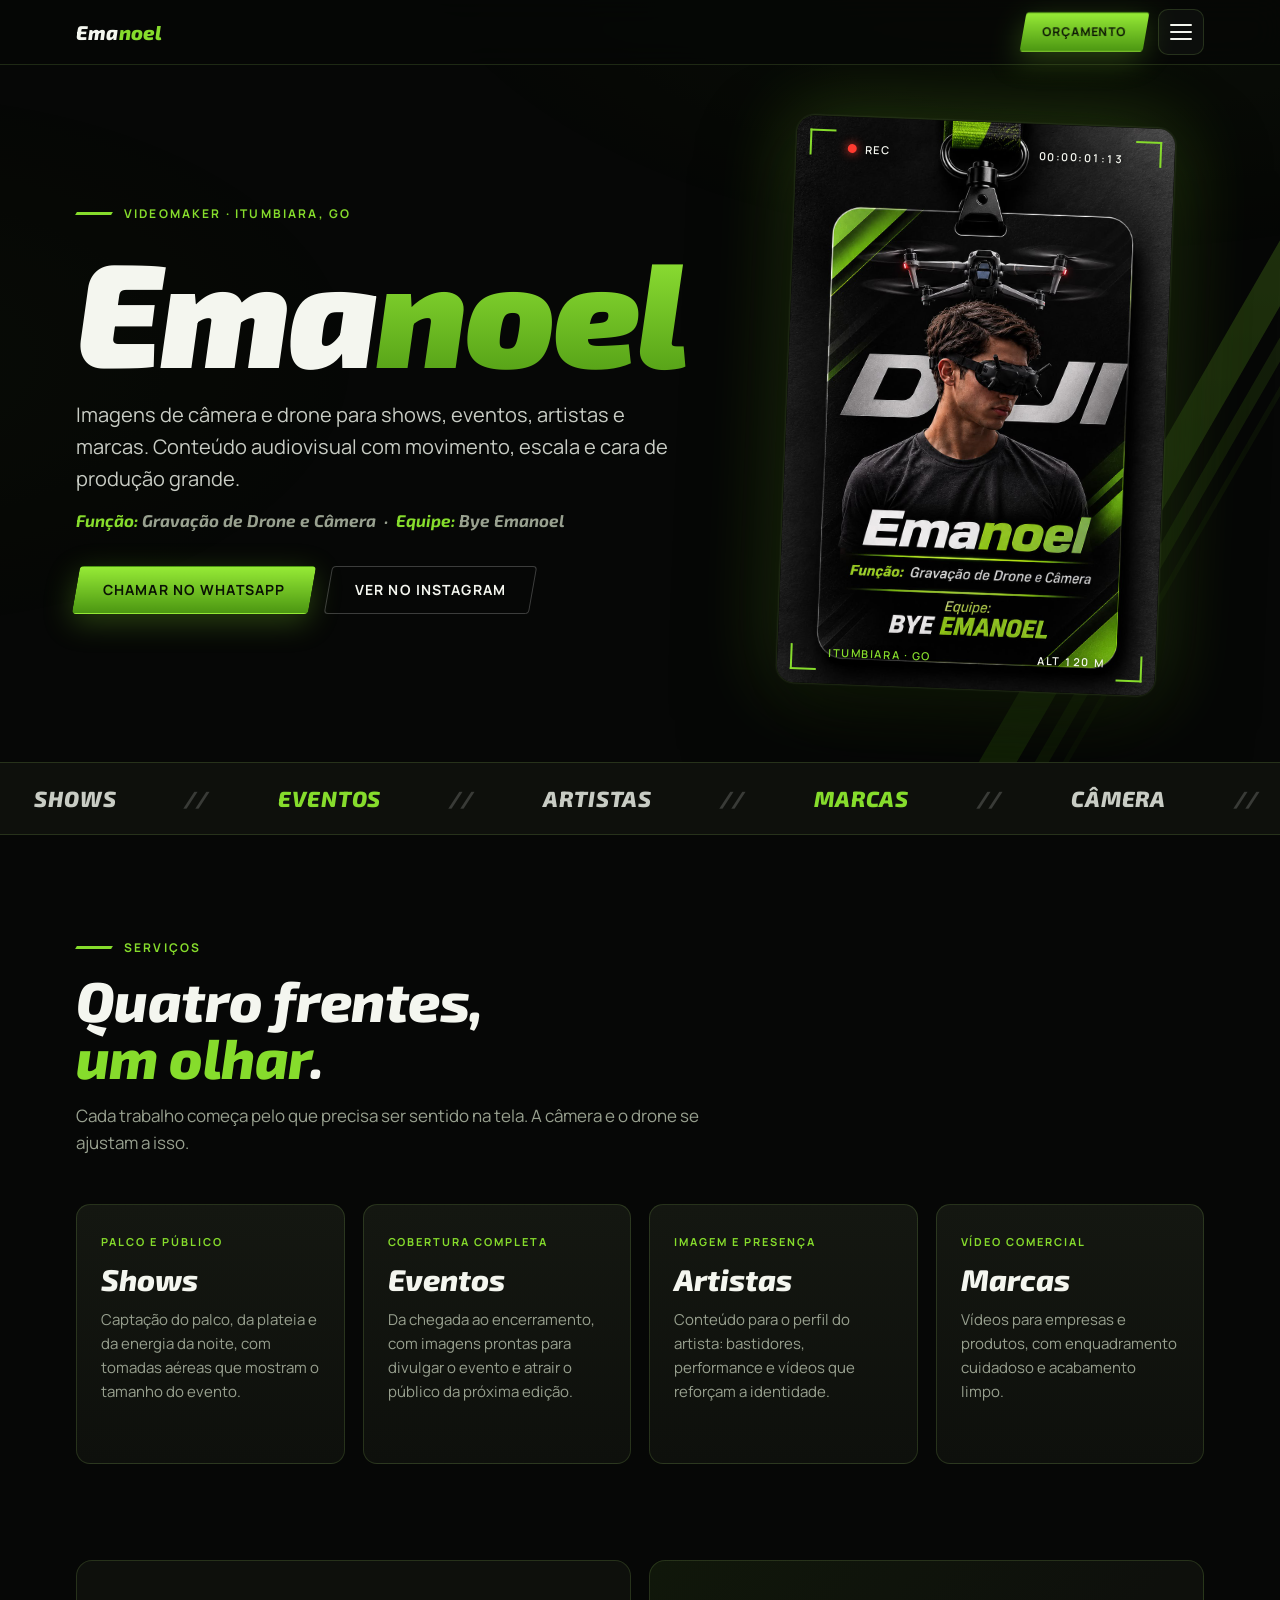
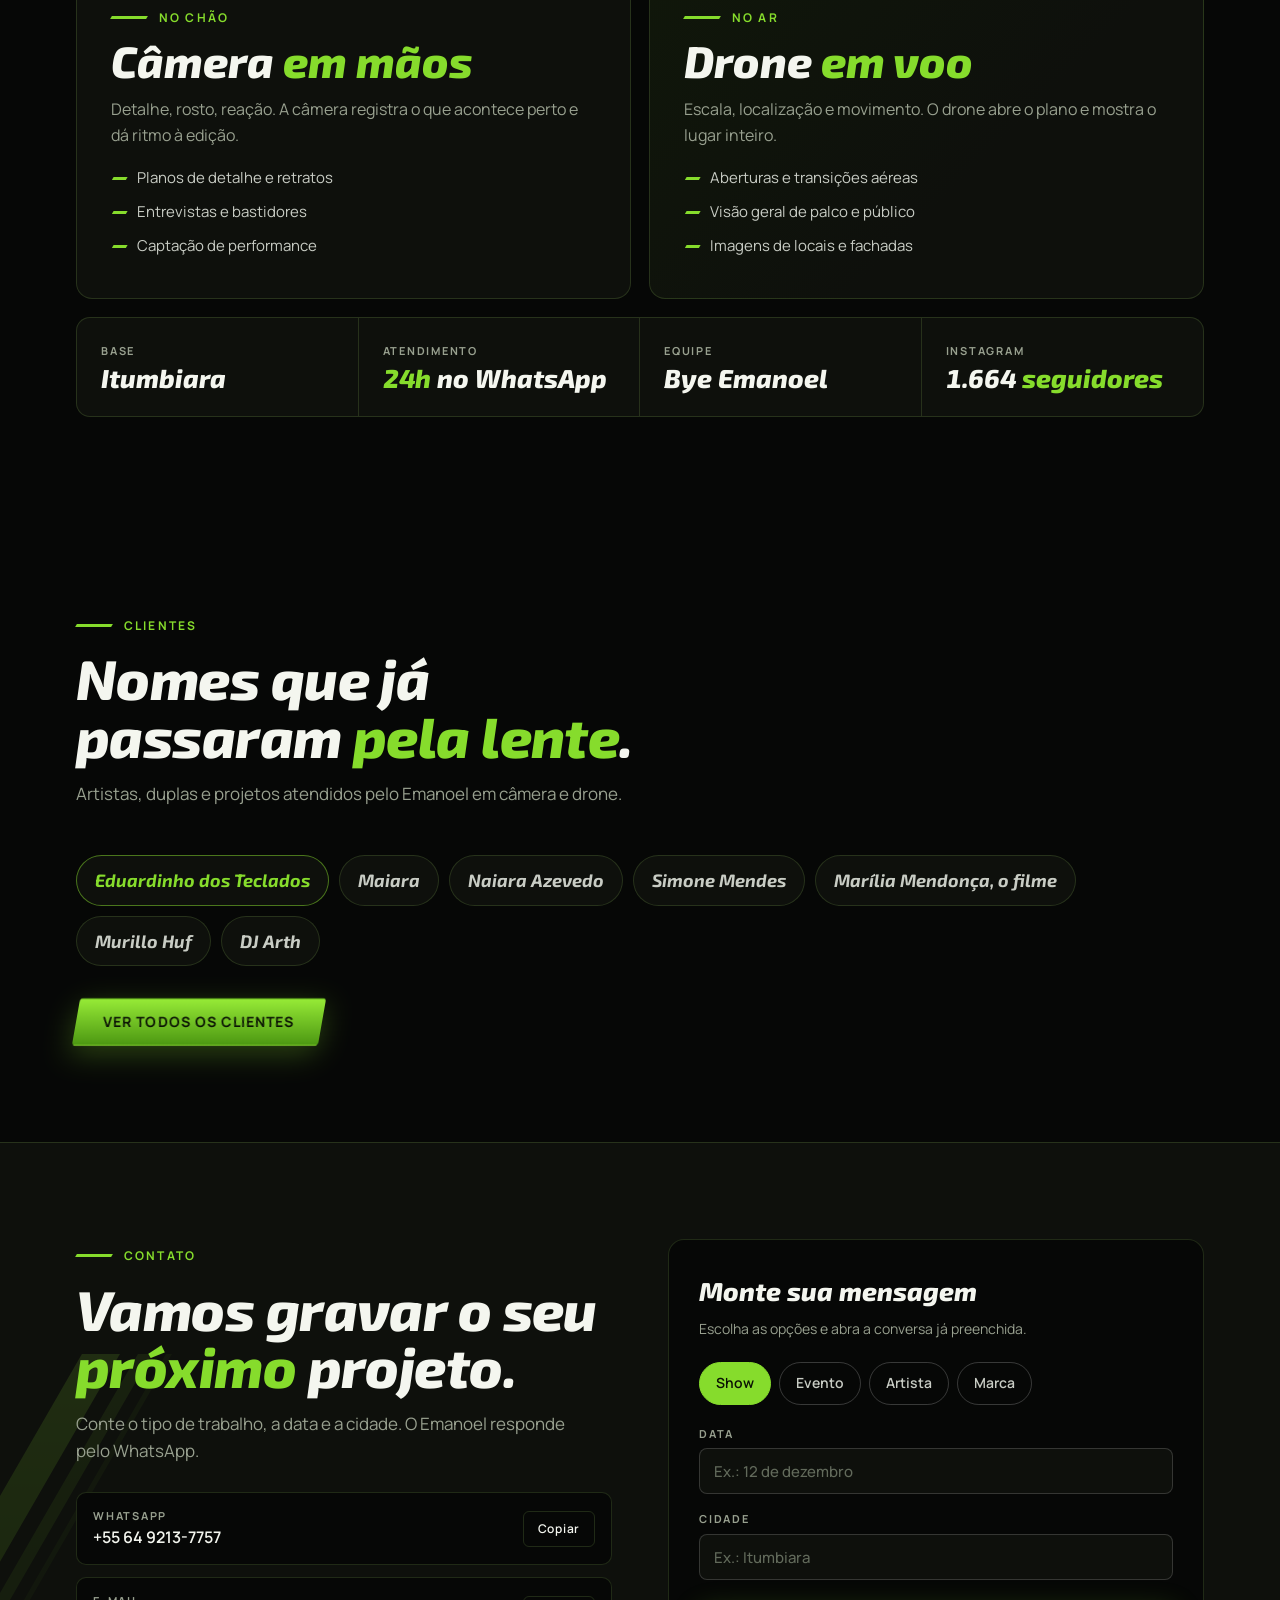
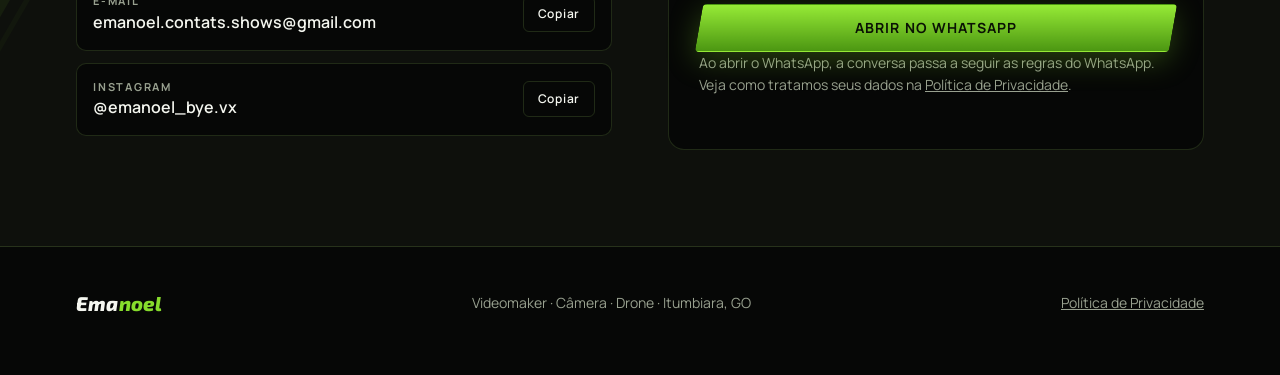
==== commit 4d5458ce: "Add files via upload" ====
--- a/index.html
+++ b/index.html
@@ -24,7 +24,7 @@
   <div class="scrim" data-close></div>
   <nav aria-label="Menu">
     <button class="x" type="button" data-close aria-label="Fechar menu">Fechar</button>
-    <a class="item" href="#topo">Início<small aria-hidden="true">→</small></a><a class="item" href="#servicos">Serviços<small aria-hidden="true">→</small></a><a class="item" href="#drone">Drone &amp; Câmera<small aria-hidden="true">→</small></a><a class="item" href="clientes.html">Clientes<small aria-hidden="true">→</small></a><a class="item" href="#contato">Contato<small aria-hidden="true">→</small></a>
+    <a class="item" href="#topo">Início<small aria-hidden="true">→</small></a><a class="item" href="#servicos">Serviços<small aria-hidden="true">→</small></a><a class="item" href="#drone">Drone &amp; Câmera<small aria-hidden="true">→</small></a><a class="item" href="clientes.html">Clientes<small aria-hidden="true">→</small></a><a class="item" href="#contato">Contato<small aria-hidden="true">→</small></a><a class="item" href="privacidade.html">Privacidade<small aria-hidden="true">→</small></a>
     <a class="btn btn-primary" href="https://wa.me/556492137757" target="_blank" rel="noopener"><span>Chamar no WhatsApp</span></a>
   </nav>
 </div>
@@ -164,6 +164,7 @@
         <div class="field"><label for="data">Data</label><input id="data" type="text" placeholder="Ex.: 12 de dezembro"></div>
         <div class="field"><label for="cidade">Cidade</label><input id="cidade" type="text" placeholder="Ex.: Itumbiara"></div>
         <a class="btn btn-primary" id="send" href="https://wa.me/556492137757" target="_blank" rel="noopener"><span>Abrir no WhatsApp</span></a>
+        <p class="fine">Ao abrir o WhatsApp, a conversa passa a seguir as regras do WhatsApp. Veja como tratamos seus dados na <a href="privacidade.html">Política de Privacidade</a>.</p>
       </form>
     </div>
   </section>
@@ -173,9 +174,14 @@
   <div class="wrap">
     <a class="brand" href="#topo">Ema<b>noel</b></a>
     <span>Videomaker · Câmera · Drone · Itumbiara, GO</span>
+    <a class="pl" href="privacidade.html">Política de Privacidade</a>
   </div>
 </footer>
 
+<aside class="consent" id="consent" role="region" aria-label="Aviso de privacidade" hidden>
+  <p>Este site não usa cookies de rastreamento nem de publicidade. Veja como tratamos seus dados na <a href="privacidade.html">Política de Privacidade</a>.</p>
+  <button class="btn btn-primary btn-sm" id="consent-ok" type="button"><span>Entendi</span></button>
+</aside>
 <script src="app.js"></script>
 </body>
 </html>
--- a/style.css
+++ b/style.css
@@ -228,7 +228,9 @@
 .scene.no-video { min-height: clamp(340px, 54svh, 520px); }
 .scene.no-video .inner { padding-block: 72px 44px; }
 .scene-media { position: absolute; inset: 0; z-index: -2; background: radial-gradient(900px 520px at 70% -8%, rgba(134,220,44,.20), transparent 65%), linear-gradient(180deg, #070a05, #050605 60%, #0a1306); }
-.scene-media video { position: absolute; inset: 0; display: block; width: 100%; height: 100%; object-fit: cover; object-position: 50% 30%; }
+.scene-media video, .scene-media .bg { position: absolute; inset: 0; display: block; width: 100%; height: 100%; object-fit: cover; object-position: 50% 30%; }
+.scene-media .bg { object-position: 50% 22%; }
+.scene-photos img:only-child { width: clamp(130px, 22vw, 240px); }
 .scene::before { content: ""; position: absolute; inset: 0; z-index: -1; background: linear-gradient(90deg, rgba(5,6,5,.9) 0%, rgba(5,6,5,.5) 55%, rgba(5,6,5,.7) 100%), linear-gradient(180deg, rgba(5,6,5,.4), transparent 30%, rgba(5,6,5,.96) 100%); }
 .scene .inner { display: grid; grid-template-columns: minmax(0, 1.1fr) minmax(0, .9fr); gap: 40px; align-items: end; width: 100%; padding-block: 110px 56px; }
 .scene .copy-col { display: flex; flex-direction: column; align-items: flex-start; gap: 16px; min-width: 0; }
